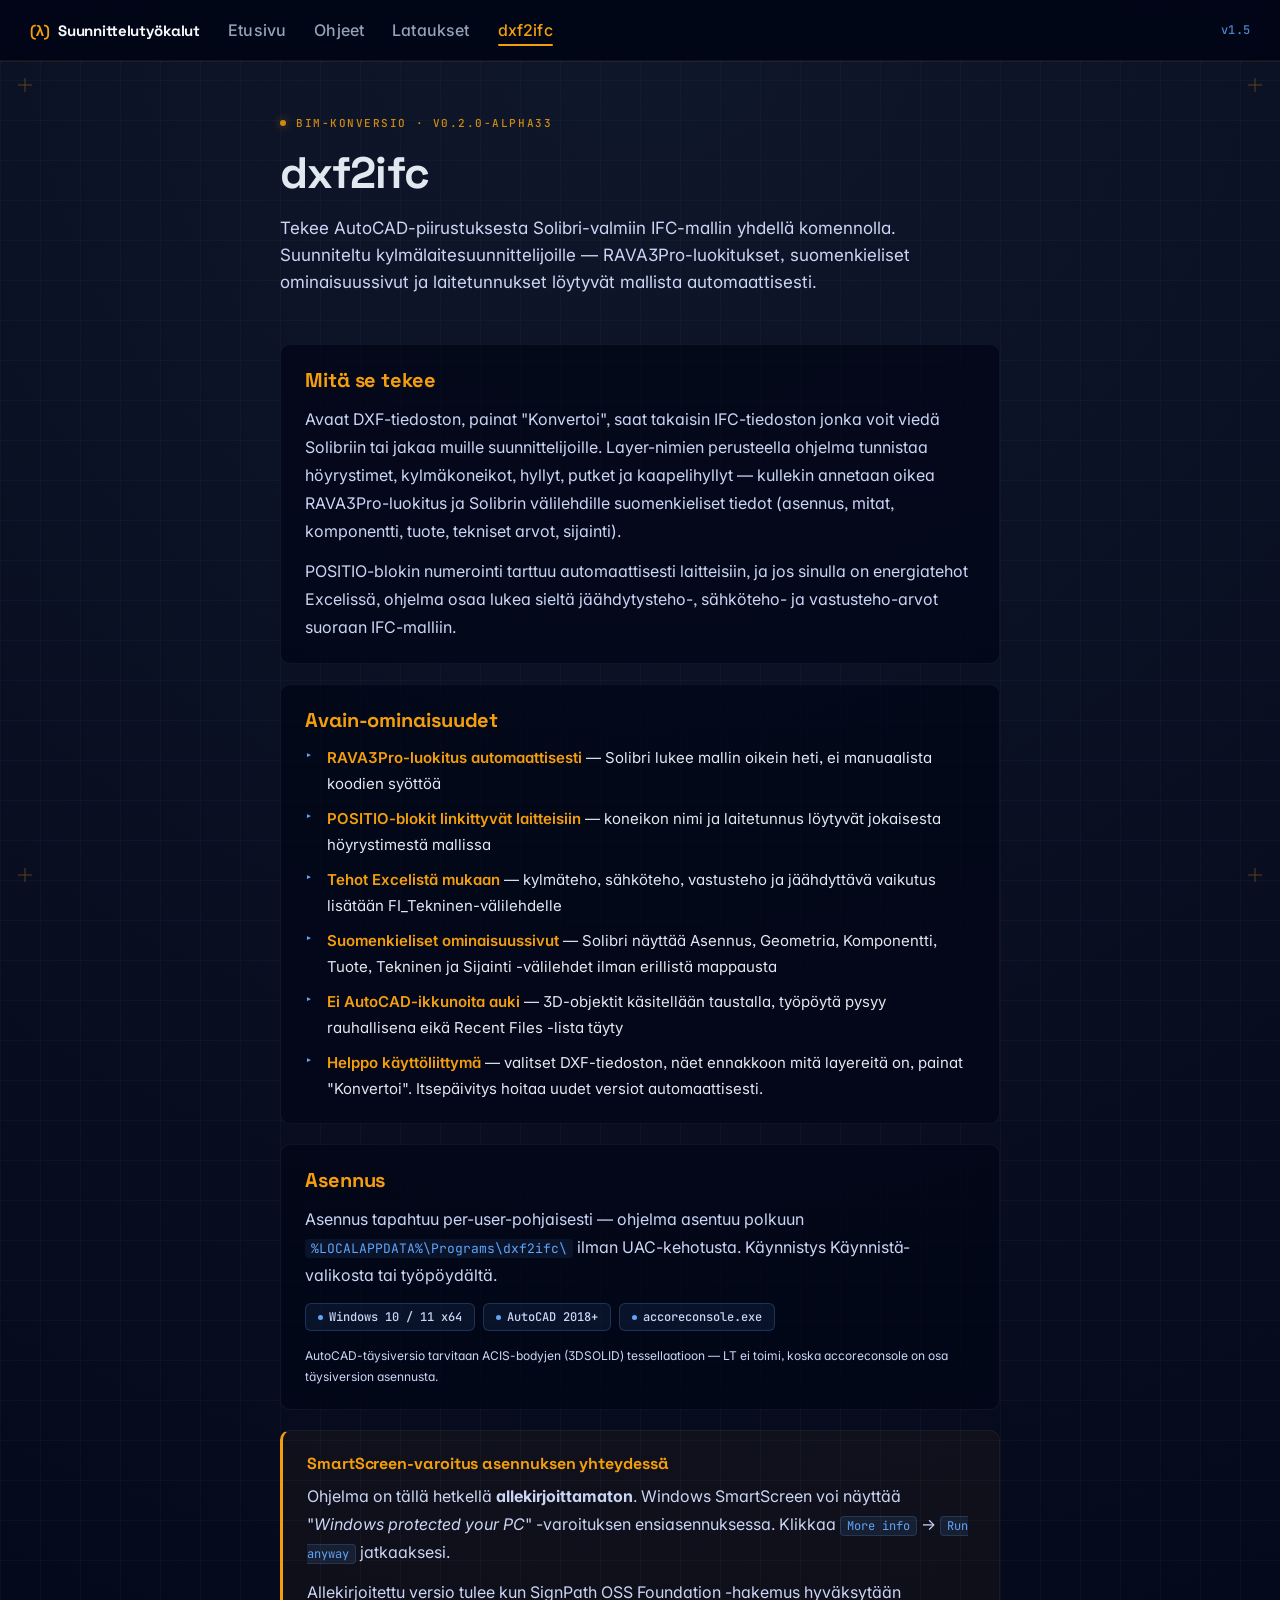
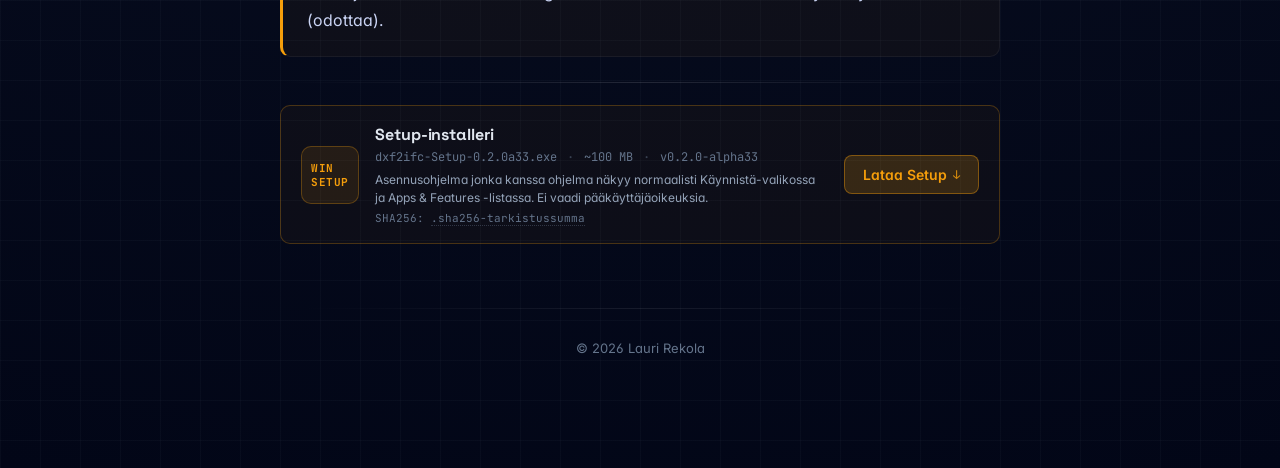
==== dxf2ifc.html @ 4f02f6e5 "chore(dxf2ifc): auto-bump pin v0.2.0-alpha32 -> v0.2.0-alpha33" ====
<!DOCTYPE html>
<html lang="fi">
<head>
<meta charset="UTF-8">
<meta name="viewport" content="width=device-width, initial-scale=1">
<meta name="theme-color" content="#020617">
<meta name="description" content="dxf2ifc — AutoCAD DXF→IFC-konvertteri kylmälaitesuunnittelijoille. RAVA3Pro-luokitus, suomenkieliset PSetit, Solibri-yhteensopiva.">
<meta property="og:title" content="dxf2ifc · DXF→IFC-konvertteri">
<meta property="og:description" content="DXF→IFC-konvertteri kylmälaitesuunnittelijoille. RAVA3Pro-luokitus, Solibri-yhteensopiva.">
<meta property="og:type" content="website">
<title>dxf2ifc · DXF→IFC-konvertteri</title>

<link rel="icon" type="image/svg+xml" href="favicon.svg">
<link rel="apple-touch-icon" href="apple-touch-icon.png">
<link href="https://fonts.googleapis.com/css2?family=Inter:wght@400;500;600;700&family=Space+Grotesk:wght@500;600;700&family=JetBrains+Mono:wght@500&display=swap" rel="stylesheet">
<link rel="stylesheet" href="style.css?v=4">

<script type="application/ld+json">
{
  "@context": "https://schema.org",
  "@type": "SoftwareApplication",
  "name": "dxf2ifc",
  "description": "AutoCAD DXF→IFC-konvertteri kylmälaitesuunnittelijoille. RAVA3Pro-luokitus, suomenkieliset PSetit (FI_*), POSITIO-blokin auto-linkitys, Solibri-yhteensopiva.",
  "applicationCategory": "DesignApplication",
  "applicationSubCategory": "BIM converter",
  "operatingSystem": "Windows 10/11 x64",
  "softwareRequirements": "AutoCAD 2018+ (accoreconsole.exe ACIS-bodyjen tessellaatioon)",
  "softwareVersion": "0.2.0-alpha33",
  "inLanguage": "fi",
  "author": {
    "@type": "Person",
    "name": "Lauri Rekola"
  },
  "license": "https://opensource.org/licenses/MIT",
  "offers": {
    "@type": "Offer",
    "price": "0",
    "priceCurrency": "EUR",
    "availability": "https://schema.org/InStock"
  },
  "downloadUrl": "https://github.com/Mcrauli/dxf2ifc/releases/download/v0.2.0-alpha33/dxf2ifc-Setup-0.2.0a33.exe",
  "url": "https://mcrauli.github.io/autocad-lisp-ohjeet/dxf2ifc.html"
}
</script>

<style>
body {
  display: flex;
  justify-content: center;
}

.container {
  max-width: 760px;
  width: 100%;
  box-sizing: border-box;
  padding: 110px 20px 96px;
}

/* Hero kicker — amber JetBrains Mono uppercase, mirrors index.html style */
.hero-kicker {
  display: inline-flex;
  align-items: center;
  gap: 10px;
  font-family: 'JetBrains Mono', ui-monospace, SFMono-Regular, Menlo, monospace;
  font-size: 11px;
  font-weight: 500;
  color: #f59e0b;
  letter-spacing: 0.14em;
  text-transform: uppercase;
  margin-bottom: 18px;
  opacity: 0.85;
}

.hero-kicker::before {
  content: "";
  display: inline-block;
  width: 6px;
  height: 6px;
  border-radius: 50%;
  background: #f59e0b;
  box-shadow: 0 0 8px rgba(245,158,11,0.6);
}

h1 {
  font-family: 'Space Grotesk', sans-serif;
  font-size: 44px;
  font-weight: 700;
  letter-spacing: -0.02em;
  line-height: 1.15;
  margin: 0 0 16px 0;
}

.hero-subtitle {
  font-size: 17px;
  line-height: 1.6;
  color: #cbd5f5;
  margin: 0 0 48px 0;
  max-width: 62ch;
}

a {
  color: #f59e0b;
  text-decoration: none;
}

.block {
  background: rgba(2,6,23,0.75);
  padding: 22px 24px;
  border-radius: 10px;
  margin-top: 20px;
  border: 1px solid rgba(255,255,255,0.05);
  transition: transform 0.25s ease, background 0.25s ease, box-shadow 0.25s ease, border-color 0.25s ease;
}

.block:hover {
  transform: translateY(-2px);
  background: rgba(15,23,42,0.85);
  border-color: rgba(255,255,255,0.08);
  box-shadow: 0 10px 24px -16px rgba(0,0,0,0.55);
}

.block h2 {
  font-family: 'Space Grotesk', sans-serif;
  font-size: 20px;
  font-weight: 700;
  letter-spacing: -0.005em;
  margin: 0 0 12px 0;
  color: #f59e0b;
}

.block p {
  line-height: 1.75;
  color: #cbd5f5;
  margin: 0 0 12px 0;
}

.block p:last-child {
  margin-bottom: 0;
}

/* Feature list — short scannable bullets with amber bullet markers */
.feature-list {
  list-style: none;
  padding: 0;
  margin: 0;
}

.feature-list li {
  position: relative;
  padding-left: 22px;
  line-height: 1.7;
  color: #e2e8f0;
  margin-bottom: 10px;
  font-size: 15px;
}

.feature-list li:last-child {
  margin-bottom: 0;
}

.feature-list li::before {
  content: "▸";
  position: absolute;
  left: 0;
  top: 0;
  color: #60a5fa;
  font-family: 'JetBrains Mono', ui-monospace, monospace;
  font-size: 13px;
  line-height: 1.7;
}

.feature-list strong {
  color: #f59e0b;
  font-weight: 600;
}

/* Tag chips for system requirements */
.req-tags {
  display: flex;
  flex-wrap: wrap;
  gap: 8px;
  margin: 14px 0 0;
}

.req-tag {
  display: inline-flex;
  align-items: center;
  gap: 6px;
  padding: 5px 12px;
  border-radius: 6px;
  background: rgba(96,165,250,0.08);
  border: 1px solid rgba(96,165,250,0.22);
  color: #cbd5f5;
  font-family: 'JetBrains Mono', ui-monospace, monospace;
  font-size: 12px;
  font-weight: 500;
}

.req-tag::before {
  content: "";
  width: 5px;
  height: 5px;
  border-radius: 50%;
  background: #60a5fa;
}

/* Warning callout — amber left border, used for SmartScreen note */
.block.warning {
  border-left: 3px solid #f59e0b;
  background: rgba(245,158,11,0.04);
}

.block.warning h2 {
  color: #f59e0b;
  font-size: 16px;
  margin-bottom: 8px;
}

.block.warning code {
  background: rgba(96,165,250,0.1);
  border: 1px solid rgba(96,165,250,0.18);
  color: #60a5fa;
  font-family: 'JetBrains Mono', ui-monospace, monospace;
  font-size: 12px;
  padding: 1px 6px;
  border-radius: 4px;
}

/* Download card — same .file pattern as lataukset.html, just WIN badge */
.file {
  display: grid;
  grid-template-columns: 56px 1fr auto;
  gap: 18px;
  align-items: center;
  margin: 14px 0;
  padding: 18px 20px;
  background: rgba(2,6,23,0.55);
  border-radius: 10px;
  border: 1px solid rgba(255,255,255,0.05);
  transition: border-color 0.2s ease;
}

.file.primary {
  border-color: rgba(245,158,11,0.25);
  background: rgba(245,158,11,0.04);
}

.block + .file {
  margin-top: 48px;
  position: relative;
}

.block + .file::before {
  content: "";
  display: block;
  position: absolute;
  top: -24px;
  left: 0;
  right: 0;
  height: 1px;
  background: linear-gradient(to right, transparent, rgba(255,255,255,0.12), transparent);
}

.file:hover {
  border-color: rgba(255,255,255,0.08);
}

.file.primary:hover {
  border-color: rgba(245,158,11,0.45);
}

.file-badge {
  display: flex;
  align-items: center;
  justify-content: center;
  width: 56px;
  height: 56px;
  border-radius: 10px;
  background: rgba(148,163,184,0.08);
  border: 1px solid rgba(148,163,184,0.22);
  font-family: 'JetBrains Mono', ui-monospace, SFMono-Regular, Menlo, monospace;
  font-size: 11px;
  font-weight: 700;
  letter-spacing: 0.06em;
  color: #cbd5f5;
}

.file-badge.recommended {
  background: rgba(245,158,11,0.1);
  border-color: rgba(245,158,11,0.28);
  color: #f59e0b;
}

.file-meta h3 {
  font-family: 'Space Grotesk', sans-serif;
  font-size: 16px;
  font-weight: 700;
  margin: 0 0 4px 0;
  color: #e2e8f0;
  letter-spacing: -0.005em;
}

.file-meta-line {
  display: flex;
  flex-wrap: wrap;
  gap: 10px;
  font-size: 12px;
  color: #64748b;
  font-variant-numeric: tabular-nums;
  font-family: 'JetBrains Mono', ui-monospace, monospace;
}

.file-meta-line span + span::before {
  content: "·";
  margin-right: 10px;
  opacity: 0.5;
}

.file-meta-note {
  font-size: 12px;
  color: #94a3b8;
  margin-top: 6px;
  line-height: 1.5;
}

.file-meta-sha {
  font-size: 11px;
  color: #64748b;
  margin-top: 4px;
  font-family: 'JetBrains Mono', ui-monospace, monospace;
}

.file-meta-sha a {
  color: #64748b;
  border-bottom: 1px dotted rgba(100,116,139,0.4);
}

.file-meta-sha a:hover {
  color: #94a3b8;
  border-bottom-color: rgba(148,163,184,0.6);
}

.file-action {
  display: inline-flex;
  align-items: center;
  gap: 6px;
  padding: 10px 18px;
  border-radius: 8px;
  background: rgba(245,158,11,0.1);
  border: 1px solid rgba(245,158,11,0.25);
  color: #f59e0b;
  font-weight: 600;
  font-size: 14px;
  text-decoration: none;
  transition: background 0.2s ease, border-color 0.2s ease, transform 0.2s ease;
}

.file.primary .file-action {
  background: rgba(245,158,11,0.18);
  border-color: rgba(245,158,11,0.4);
}

.file-action:hover {
  background: rgba(245,158,11,0.22);
  border-color: rgba(245,158,11,0.55);
  transform: translateY(-1px);
}

.file-action:active {
  transform: translateY(0);
}

.file-action-arrow {
  font-family: 'JetBrains Mono', ui-monospace, monospace;
  font-size: 12px;
  opacity: 0.85;
}

@media (max-width: 520px) {
  h1 { font-size: 34px; }
  .container { padding: 96px 18px 72px; }
  .file {
    grid-template-columns: 48px 1fr;
    grid-template-rows: auto auto;
  }
  .file-badge { width: 48px; height: 48px; }
  .file-action {
    grid-column: 1 / -1;
    justify-content: center;
    margin-top: 6px;
  }
}
</style>
</head>

<body>
<span class="crosshair tl"></span>
<span class="crosshair tr"></span>
<span class="crosshair bl"></span>
<span class="crosshair br"></span>

<div class="scroll-progress"><div class="scroll-progress__fill"></div></div>
<div class="toast-host"></div>

<div class="topnav">
<a href="index.html" class="brand"><span class="brand-icon">(λ)</span><span class="brand-text">Suunnittelutyökalut</span></a>
<nav class="topnav-links">
<a href="index.html">Etusivu</a>
<a href="ohjeet.html">Ohjeet</a>
<a href="lataukset.html">Lataukset</a>
<a href="dxf2ifc.html" class="active">dxf2ifc</a>
</nav>
<span class="version">v1.5</span>
</div>

<div class="container">

<span class="hero-kicker">BIM-konversio · v0.2.0-alpha33</span>
<h1>dxf2ifc</h1>
<p class="hero-subtitle">
Tekee AutoCAD-piirustuksesta Solibri-valmiin IFC-mallin yhdellä komennolla.
Suunniteltu kylmälaitesuunnittelijoille — RAVA3Pro-luokitukset, suomenkieliset
ominaisuussivut ja laitetunnukset löytyvät mallista automaattisesti.
</p>

<div class="block reveal">
<h2>Mitä se tekee</h2>
<p>
Avaat DXF-tiedoston, painat "Konvertoi", saat takaisin IFC-tiedoston jonka voit
viedä Solibriin tai jakaa muille suunnittelijoille. Layer-nimien perusteella
ohjelma tunnistaa höyrystimet, kylmäkoneikot, hyllyt, putket ja kaapelihyllyt
— kullekin annetaan oikea RAVA3Pro-luokitus ja Solibrin välilehdille
suomenkieliset tiedot (asennus, mitat, komponentti, tuote, tekniset arvot,
sijainti).
</p>
<p>
POSITIO-blokin numerointi tarttuu automaattisesti laitteisiin, ja jos sinulla
on energiatehot Excelissä, ohjelma osaa lukea sieltä jäähdytysteho-, sähköteho-
ja vastusteho-arvot suoraan IFC-malliin.
</p>
</div>

<div class="block reveal">
<h2>Avain-ominaisuudet</h2>
<ul class="feature-list">
<li><strong>RAVA3Pro-luokitus automaattisesti</strong> — Solibri lukee mallin oikein heti, ei manuaalista koodien syöttöä</li>
<li><strong>POSITIO-blokit linkittyvät laitteisiin</strong> — koneikon nimi ja laitetunnus löytyvät jokaisesta höyrystimestä mallissa</li>
<li><strong>Tehot Excelistä mukaan</strong> — kylmäteho, sähköteho, vastusteho ja jäähdyttävä vaikutus lisätään FI_Tekninen-välilehdelle</li>
<li><strong>Suomenkieliset ominaisuussivut</strong> — Solibri näyttää Asennus, Geometria, Komponentti, Tuote, Tekninen ja Sijainti -välilehdet ilman erillistä mappausta</li>
<li><strong>Ei AutoCAD-ikkunoita auki</strong> — 3D-objektit käsitellään taustalla, työpöytä pysyy rauhallisena eikä Recent Files -lista täyty</li>
<li><strong>Helppo käyttöliittymä</strong> — valitset DXF-tiedoston, näet ennakkoon mitä layereitä on, painat "Konvertoi". Itsepäivitys hoitaa uudet versiot automaattisesti.</li>
</ul>
</div>

<div class="block reveal">
<h2>Asennus</h2>
<p>
Asennus tapahtuu per-user-pohjaisesti — ohjelma asentuu polkuun
<code style="font-family: 'JetBrains Mono', monospace; font-size: 13px; background: rgba(96,165,250,0.08); padding: 1px 6px; border-radius: 4px; color: #60a5fa;">%LOCALAPPDATA%\Programs\dxf2ifc\</code>
ilman UAC-kehotusta. Käynnistys Käynnistä-valikosta tai työpöydältä.
</p>
<div class="req-tags">
<span class="req-tag">Windows 10 / 11 x64</span>
<span class="req-tag">AutoCAD 2018+</span>
<span class="req-tag">accoreconsole.exe</span>
</div>
<p class="file-meta-note" style="margin-top: 14px;">
AutoCAD-täysiversio tarvitaan ACIS-bodyjen (3DSOLID) tessellaatioon —
LT ei toimi, koska accoreconsole on osa täysiversion asennusta.
</p>
</div>

<div class="block warning reveal">
<h2>SmartScreen-varoitus asennuksen yhteydessä</h2>
<p>
Ohjelma on tällä hetkellä <strong>allekirjoittamaton</strong>. Windows SmartScreen
voi näyttää "<em>Windows protected your PC</em>" -varoituksen ensiasennuksessa.
Klikkaa <code>More info</code> → <code>Run anyway</code> jatkaaksesi.
</p>
<p>
Allekirjoitettu versio tulee kun SignPath OSS Foundation -hakemus hyväksytään
(odottaa).
</p>
</div>

<div class="file primary reveal">
<span class="file-badge recommended">WIN<br>SETUP</span>
<div class="file-meta">
<h3>Setup-installeri</h3>
<div class="file-meta-line"><span>dxf2ifc-Setup-0.2.0a33.exe</span><span>~100 MB</span><span>v0.2.0-alpha33</span></div>
<div class="file-meta-note">Asennusohjelma jonka kanssa ohjelma näkyy normaalisti Käynnistä-valikossa ja Apps &amp; Features -listassa. Ei vaadi pääkäyttäjäoikeuksia.</div>
<div class="file-meta-sha">SHA256: <a href="https://github.com/Mcrauli/dxf2ifc/releases/download/v0.2.0-alpha33/dxf2ifc-Setup-0.2.0a33.exe.sha256">.sha256-tarkistussumma</a></div>
</div>
<a class="file-action" href="https://github.com/Mcrauli/dxf2ifc/releases/download/v0.2.0-alpha33/dxf2ifc-Setup-0.2.0a33.exe" download>Lataa Setup<span class="file-action-arrow">↓</span></a>
</div>

<footer class="site-footer">
© 2026 Lauri Rekola
</footer>

</div>

<script src="script.js?v=2" defer></script>
</body>
</html>
---- style.css ----
/* =========================================================
   Shared styles — AutoCAD LISP site
   Used by index.html, ohjeet.html, lataukset.html.
   Page-specific styles stay inline in each page's <style> block.
   ========================================================= */

/* ---------- Base ---------- */

html {
  background-color: #020617;
}

body {
  margin: 0;
  font-family: 'Inter', sans-serif;
  font-feature-settings: "cv11", "ss01", "ss03";
  background:
    linear-gradient(rgba(148,163,184,0.04) 1px, transparent 1px) 0 0 / 40px 40px,
    linear-gradient(90deg, rgba(148,163,184,0.04) 1px, transparent 1px) 0 0 / 40px 40px,
    radial-gradient(circle at top, #0f172a, #020617);
  color: #e2e8f0;
}

/* ---------- Top navigation ---------- */

.topnav {
  position: fixed;
  top: 0;
  left: 0;
  right: 0;
  height: 60px;
  background: rgba(2,6,23,0.95);
  display: flex;
  align-items: center;
  padding: 0 30px;
  gap: 28px;
  z-index: 9999;
  border-bottom: 1px solid rgba(255,255,255,0.05);
  backdrop-filter: blur(8px);
}

.brand {
  display: inline-flex;
  align-items: baseline;
  gap: 8px;
  text-decoration: none;
  color: #f8fafc;
  font-family: 'Space Grotesk', sans-serif;
  font-weight: 700;
  font-size: 15px;
  letter-spacing: -0.01em;
}

.brand-icon {
  color: #f59e0b;
  font-weight: 700;
}

.topnav-links {
  display: flex;
  gap: 28px;
}

.topnav-links a {
  position: relative;
  color: #94a3b8;
  text-decoration: none;
  font-weight: 500;
  letter-spacing: 0.01em;
  padding: 4px 0;
  transition: color 0.2s ease;
}

.topnav-links a::after {
  content: "";
  position: absolute;
  left: 0;
  right: 0;
  bottom: -2px;
  height: 2px;
  background: #f59e0b;
  border-radius: 2px;
  transform: scaleX(0);
  transform-origin: left;
  transition: transform 0.22s ease;
}

.topnav-links a.active {
  color: #f59e0b;
}

.topnav-links a.active::after {
  transform: scaleX(1);
}

.topnav-links a:hover {
  color: #f59e0b;
}

.topnav-links a:hover::after {
  transform: scaleX(1);
}

.version {
  margin-left: auto;
  color: #60a5fa;
  font-family: 'JetBrains Mono', ui-monospace, SFMono-Regular, Menlo, monospace;
  font-size: 12px;
  font-weight: 500;
  letter-spacing: 0.02em;
  opacity: 0.8;
}

@media (max-width: 600px) {
  .topnav { gap: 16px; padding: 0 16px; }
  .brand-text { display: none; }
  .topnav-links { gap: 18px; }
  .version { display: none; }
}

/* ---------- Corner crosshairs (CAD registration marks) ---------- */

.crosshair {
  position: fixed;
  width: 14px;
  height: 14px;
  pointer-events: none;
  z-index: 10;
  opacity: 0.35;
}

.crosshair::before,
.crosshair::after {
  content: "";
  position: absolute;
  background: #f59e0b;
}

.crosshair::before {
  top: 50%;
  left: 0;
  right: 0;
  height: 1px;
  transform: translateY(-0.5px);
}

.crosshair::after {
  left: 50%;
  top: 0;
  bottom: 0;
  width: 1px;
  transform: translateX(-0.5px);
}

.crosshair.tl { top: 78px; left: 18px; }
.crosshair.tr { top: 78px; right: 18px; }
.crosshair.bl { bottom: 18px; left: 18px; }
.crosshair.br { bottom: 18px; right: 18px; }

@media (max-width: 600px) {
  .crosshair { display: none; }
}

/* ---------- Footer ---------- */

.site-footer {
  width: 100%;
  max-width: 720px;
  padding: 32px 20px 16px;
  margin-top: 64px;
  font-size: 13px;
  color: #64748b;
  text-align: center;
  box-sizing: border-box;
  position: relative;
}

.site-footer::before {
  content: "";
  position: absolute;
  top: 0;
  left: 20px;
  right: 20px;
  height: 1px;
  background: linear-gradient(to right, transparent, rgba(255,255,255,0.08), transparent);
}

/* ---------- Back to top button ---------- */

.back-to-top {
  position: fixed;
  right: 28px;
  bottom: 28px;
  width: 44px;
  height: 44px;
  display: flex;
  align-items: center;
  justify-content: center;
  border-radius: 50%;
  background: rgba(2,6,23,0.85);
  border: 1px solid rgba(245,158,11,0.3);
  color: #f59e0b;
  font-size: 16px;
  cursor: pointer;
  opacity: 0;
  transform: translateY(8px);
  pointer-events: none;
  z-index: 9998;
  backdrop-filter: blur(6px);
  transition: opacity 0.25s ease, transform 0.25s ease, background 0.2s ease, border-color 0.2s ease;
}

.back-to-top.visible {
  opacity: 1;
  transform: translateY(0);
  pointer-events: auto;
}

.back-to-top:hover {
  background: rgba(245,158,11,0.12);
  border-color: rgba(245,158,11,0.55);
  transform: translateY(-2px);
}

@media (max-width: 600px) {
  .back-to-top {
    right: 16px;
    bottom: 16px;
    width: 40px;
    height: 40px;
  }
}

/* ---------- Scroll progress bar ---------- */

.scroll-progress {
  position: fixed;
  top: 60px;
  left: 0;
  right: 0;
  height: 2px;
  z-index: 9997;
  pointer-events: none;
  background: rgba(245,158,11,0.08);
}

.scroll-progress__fill {
  width: 100%;
  height: 100%;
  background: linear-gradient(90deg, #f59e0b, #fbbf24);
  transform: scaleX(0);
  transform-origin: 0 0;
  will-change: transform;
}

/* ---------- Scroll reveal ---------- */

.reveal {
  opacity: 0;
  transform: translateY(18px);
  transition: opacity 0.6s ease, transform 0.6s ease;
}

.reveal.revealed {
  opacity: 1;
  transform: translateY(0);
}

/* ---------- Toast notifications ---------- */

.toast-host {
  position: fixed;
  right: 24px;
  bottom: 24px;
  display: flex;
  flex-direction: column;
  gap: 10px;
  z-index: 9999;
  pointer-events: none;
}

.toast {
  padding: 12px 16px;
  min-width: 200px;
  background: rgba(2,6,23,0.92);
  border: 1px solid rgba(245,158,11,0.35);
  border-left: 3px solid #f59e0b;
  border-radius: 8px;
  color: #f1f5f9;
  font-size: 13px;
  font-family: 'JetBrains Mono', ui-monospace, SFMono-Regular, Menlo, monospace;
  letter-spacing: 0.01em;
  backdrop-filter: blur(6px);
  box-shadow: 0 10px 24px -12px rgba(0,0,0,0.6);
  opacity: 0;
  transform: translateY(12px) scale(0.96);
  transition: opacity 0.25s ease, transform 0.25s ease;
}

.toast--in {
  opacity: 1;
  transform: translateY(0) scale(1);
}

@media (max-width: 600px) {
  .toast-host { right: 16px; bottom: 16px; left: 16px; }
  .toast { min-width: 0; }
}

/* ---------- Reduced motion ---------- */

@media (prefers-reduced-motion: reduce) {
  *, *::before, *::after {
    animation: none !important;
    transition: none !important;
  }
  .nav a:hover,
  .block:hover,
  .menu a:hover,
  .file:hover,
  .file-action:hover,
  .back-to-top:hover {
    transform: none !important;
  }
}
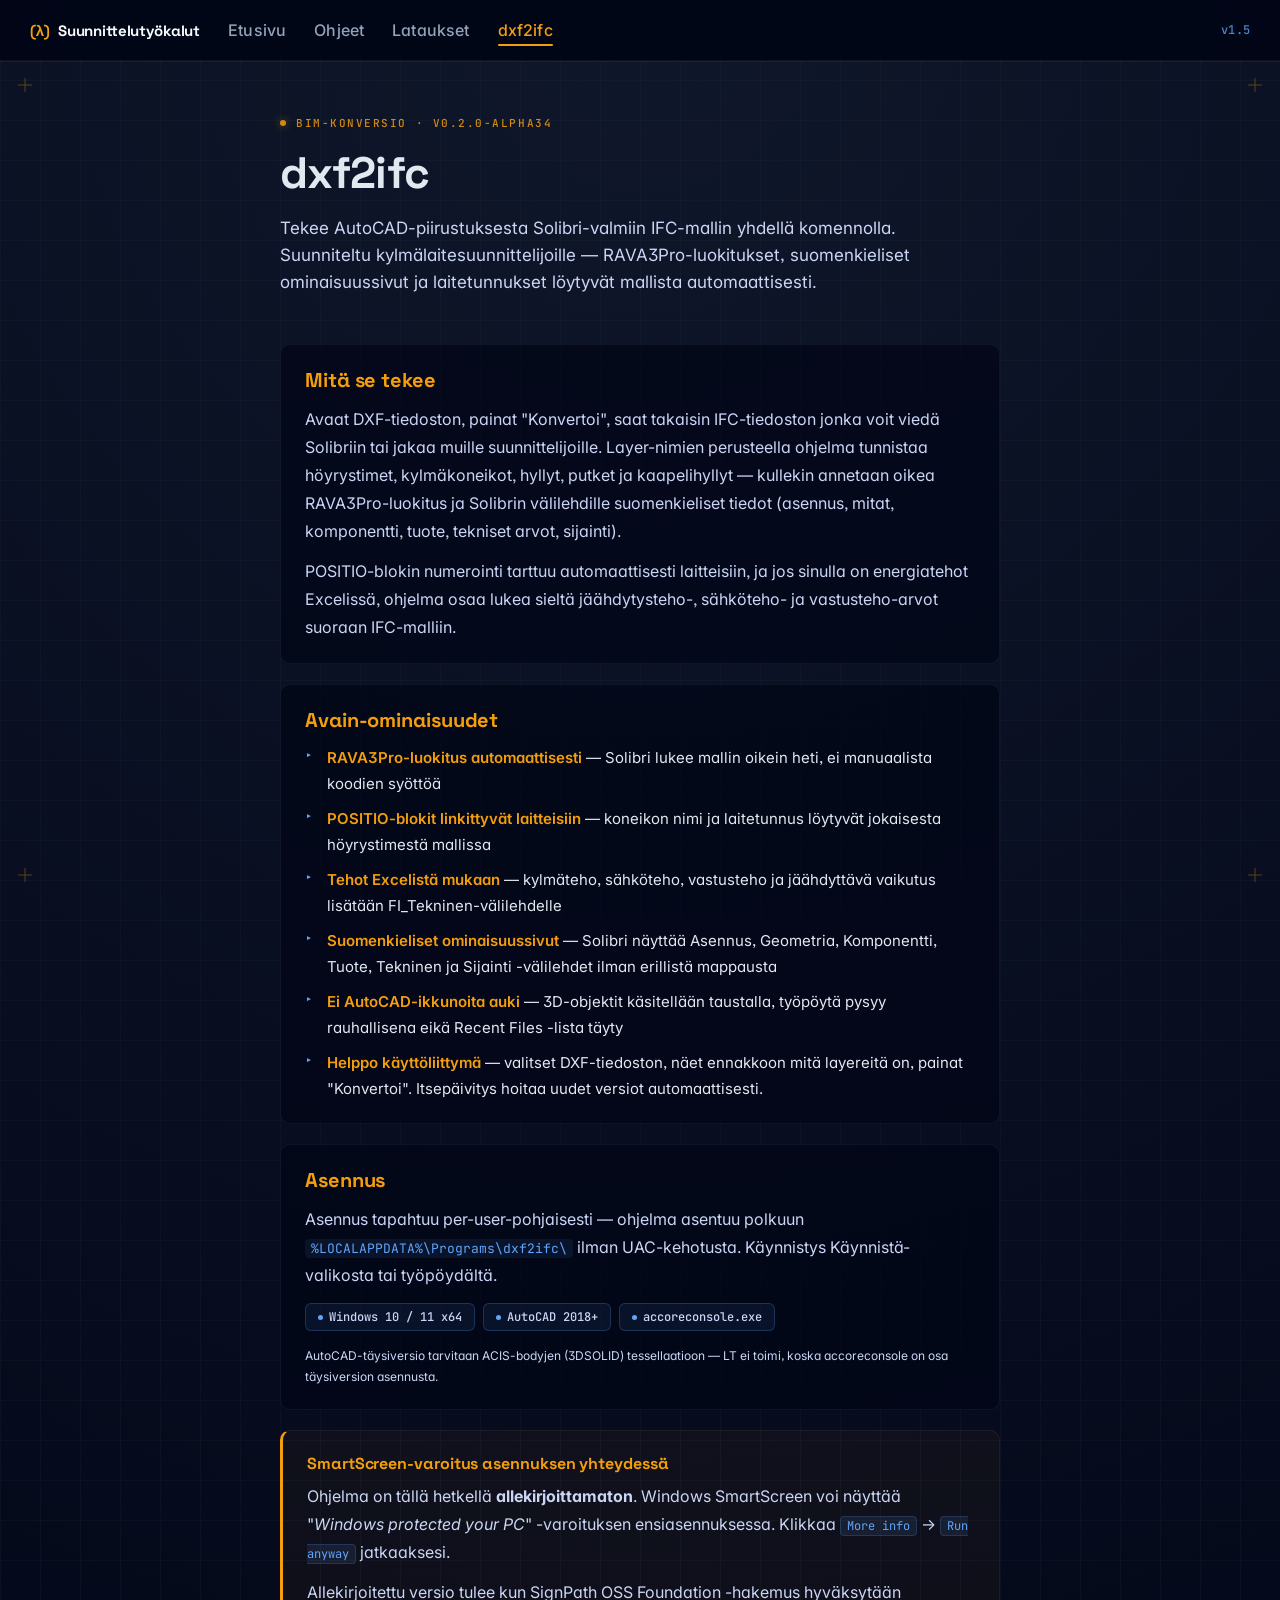
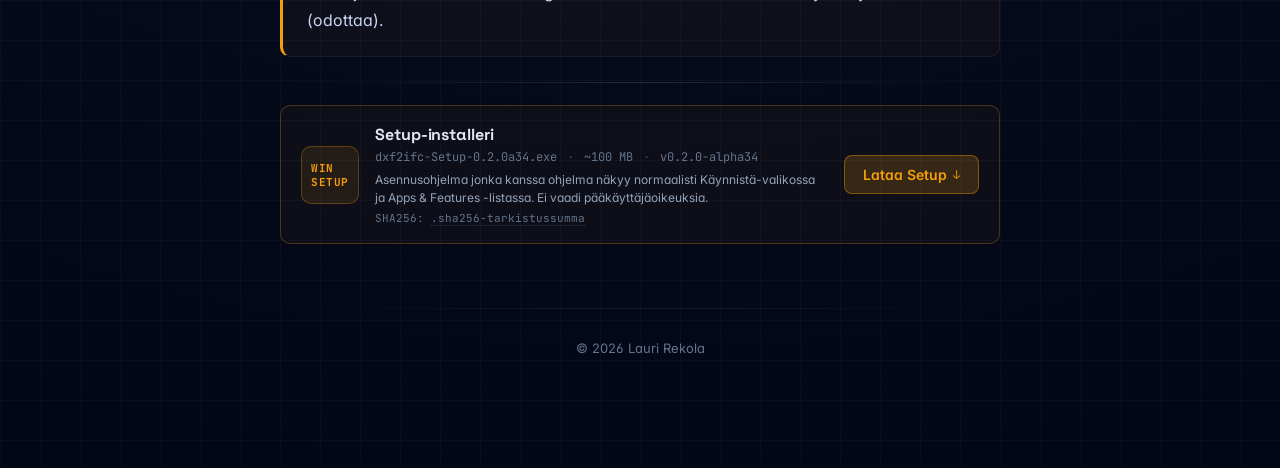
==== commit 0b4a6be5: "chore(dxf2ifc): auto-bump pin v0.2.0-alpha33 -> v0.2.0-alpha34" ====
--- a/dxf2ifc.html
+++ b/dxf2ifc.html
@@ -25,7 +25,7 @@
   "applicationSubCategory": "BIM converter",
   "operatingSystem": "Windows 10/11 x64",
   "softwareRequirements": "AutoCAD 2018+ (accoreconsole.exe ACIS-bodyjen tessellaatioon)",
-  "softwareVersion": "0.2.0-alpha33",
+  "softwareVersion": "0.2.0-alpha34",
   "inLanguage": "fi",
   "author": {
     "@type": "Person",
@@ -38,7 +38,7 @@
     "priceCurrency": "EUR",
     "availability": "https://schema.org/InStock"
   },
-  "downloadUrl": "https://github.com/Mcrauli/dxf2ifc/releases/download/v0.2.0-alpha33/dxf2ifc-Setup-0.2.0a33.exe",
+  "downloadUrl": "https://github.com/Mcrauli/dxf2ifc/releases/download/v0.2.0-alpha34/dxf2ifc-Setup-0.2.0a34.exe",
   "url": "https://mcrauli.github.io/autocad-lisp-ohjeet/dxf2ifc.html"
 }
 </script>
@@ -415,7 +415,7 @@
 
 <div class="container">
 
-<span class="hero-kicker">BIM-konversio · v0.2.0-alpha33</span>
+<span class="hero-kicker">BIM-konversio · v0.2.0-alpha34</span>
 <h1>dxf2ifc</h1>
 <p class="hero-subtitle">
 Tekee AutoCAD-piirustuksesta Solibri-valmiin IFC-mallin yhdellä komennolla.
@@ -487,11 +487,11 @@
 <span class="file-badge recommended">WIN<br>SETUP</span>
 <div class="file-meta">
 <h3>Setup-installeri</h3>
-<div class="file-meta-line"><span>dxf2ifc-Setup-0.2.0a33.exe</span><span>~100 MB</span><span>v0.2.0-alpha33</span></div>
+<div class="file-meta-line"><span>dxf2ifc-Setup-0.2.0a34.exe</span><span>~100 MB</span><span>v0.2.0-alpha34</span></div>
 <div class="file-meta-note">Asennusohjelma jonka kanssa ohjelma näkyy normaalisti Käynnistä-valikossa ja Apps &amp; Features -listassa. Ei vaadi pääkäyttäjäoikeuksia.</div>
-<div class="file-meta-sha">SHA256: <a href="https://github.com/Mcrauli/dxf2ifc/releases/download/v0.2.0-alpha33/dxf2ifc-Setup-0.2.0a33.exe.sha256">.sha256-tarkistussumma</a></div>
-</div>
-<a class="file-action" href="https://github.com/Mcrauli/dxf2ifc/releases/download/v0.2.0-alpha33/dxf2ifc-Setup-0.2.0a33.exe" download>Lataa Setup<span class="file-action-arrow">↓</span></a>
+<div class="file-meta-sha">SHA256: <a href="https://github.com/Mcrauli/dxf2ifc/releases/download/v0.2.0-alpha34/dxf2ifc-Setup-0.2.0a34.exe.sha256">.sha256-tarkistussumma</a></div>
+</div>
+<a class="file-action" href="https://github.com/Mcrauli/dxf2ifc/releases/download/v0.2.0-alpha34/dxf2ifc-Setup-0.2.0a34.exe" download>Lataa Setup<span class="file-action-arrow">↓</span></a>
 </div>
 
 <footer class="site-footer">
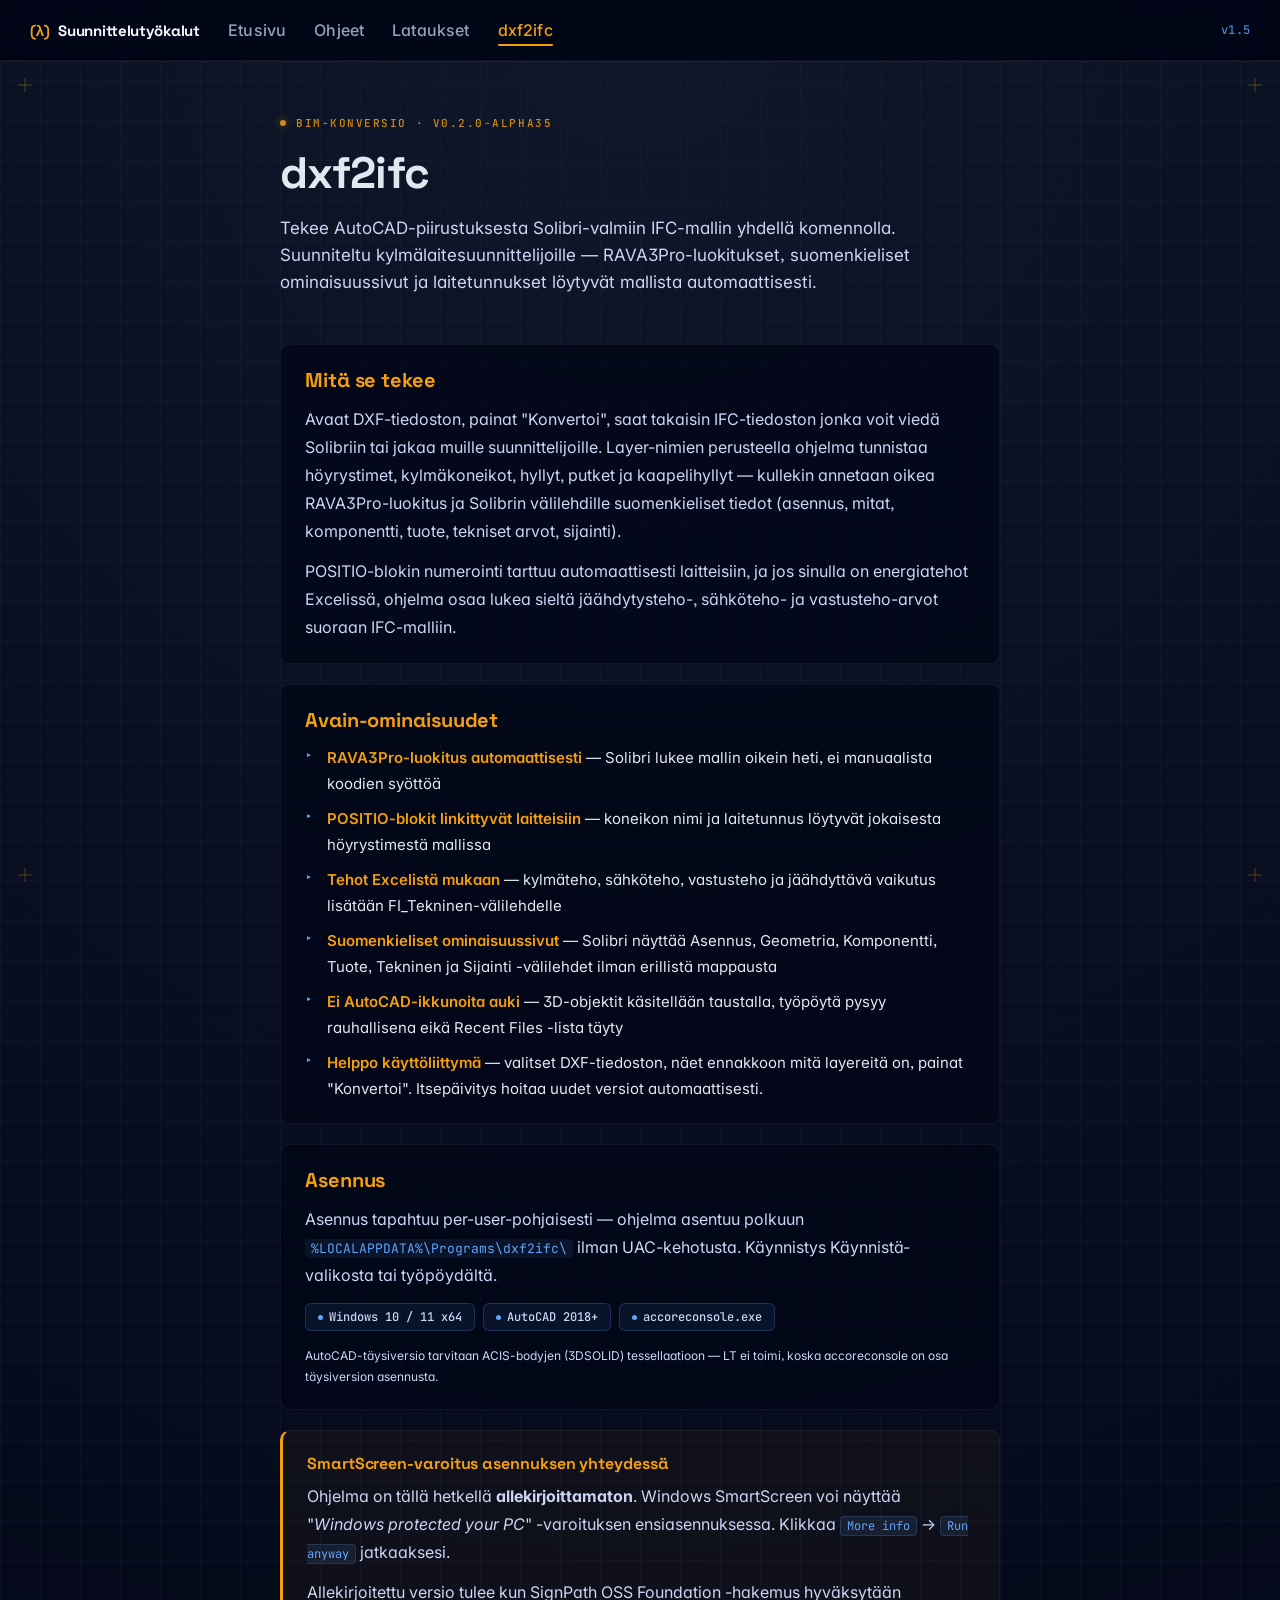
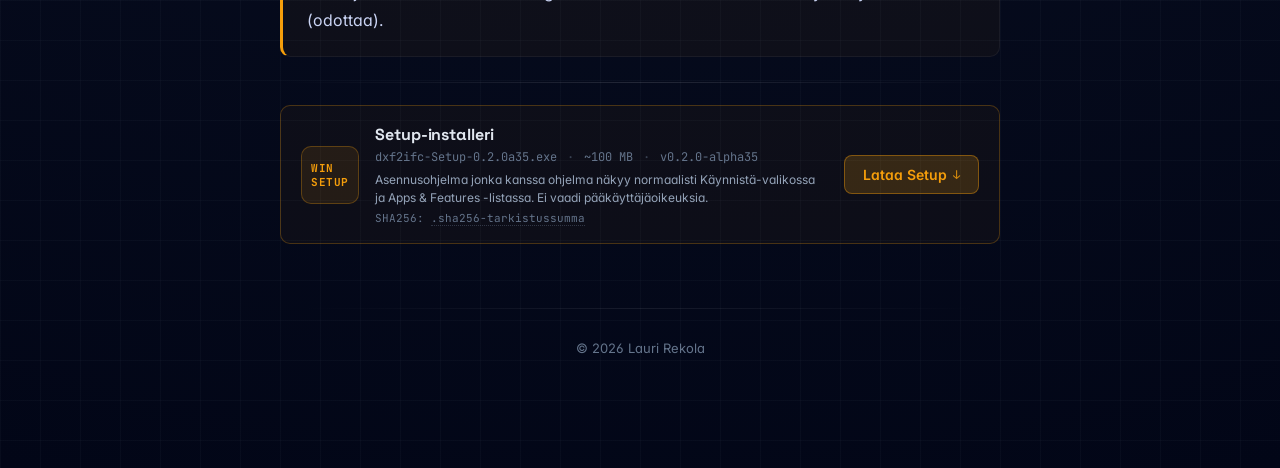
==== commit bf9dfdb3: "chore(dxf2ifc): auto-bump pin v0.2.0-alpha34 -> v0.2.0-alpha35" ====
--- a/dxf2ifc.html
+++ b/dxf2ifc.html
@@ -25,7 +25,7 @@
   "applicationSubCategory": "BIM converter",
   "operatingSystem": "Windows 10/11 x64",
   "softwareRequirements": "AutoCAD 2018+ (accoreconsole.exe ACIS-bodyjen tessellaatioon)",
-  "softwareVersion": "0.2.0-alpha34",
+  "softwareVersion": "0.2.0-alpha35",
   "inLanguage": "fi",
   "author": {
     "@type": "Person",
@@ -38,7 +38,7 @@
     "priceCurrency": "EUR",
     "availability": "https://schema.org/InStock"
   },
-  "downloadUrl": "https://github.com/Mcrauli/dxf2ifc/releases/download/v0.2.0-alpha34/dxf2ifc-Setup-0.2.0a34.exe",
+  "downloadUrl": "https://github.com/Mcrauli/dxf2ifc/releases/download/v0.2.0-alpha35/dxf2ifc-Setup-0.2.0a35.exe",
   "url": "https://mcrauli.github.io/autocad-lisp-ohjeet/dxf2ifc.html"
 }
 </script>
@@ -415,7 +415,7 @@
 
 <div class="container">
 
-<span class="hero-kicker">BIM-konversio · v0.2.0-alpha34</span>
+<span class="hero-kicker">BIM-konversio · v0.2.0-alpha35</span>
 <h1>dxf2ifc</h1>
 <p class="hero-subtitle">
 Tekee AutoCAD-piirustuksesta Solibri-valmiin IFC-mallin yhdellä komennolla.
@@ -487,11 +487,11 @@
 <span class="file-badge recommended">WIN<br>SETUP</span>
 <div class="file-meta">
 <h3>Setup-installeri</h3>
-<div class="file-meta-line"><span>dxf2ifc-Setup-0.2.0a34.exe</span><span>~100 MB</span><span>v0.2.0-alpha34</span></div>
+<div class="file-meta-line"><span>dxf2ifc-Setup-0.2.0a35.exe</span><span>~100 MB</span><span>v0.2.0-alpha35</span></div>
 <div class="file-meta-note">Asennusohjelma jonka kanssa ohjelma näkyy normaalisti Käynnistä-valikossa ja Apps &amp; Features -listassa. Ei vaadi pääkäyttäjäoikeuksia.</div>
-<div class="file-meta-sha">SHA256: <a href="https://github.com/Mcrauli/dxf2ifc/releases/download/v0.2.0-alpha34/dxf2ifc-Setup-0.2.0a34.exe.sha256">.sha256-tarkistussumma</a></div>
-</div>
-<a class="file-action" href="https://github.com/Mcrauli/dxf2ifc/releases/download/v0.2.0-alpha34/dxf2ifc-Setup-0.2.0a34.exe" download>Lataa Setup<span class="file-action-arrow">↓</span></a>
+<div class="file-meta-sha">SHA256: <a href="https://github.com/Mcrauli/dxf2ifc/releases/download/v0.2.0-alpha35/dxf2ifc-Setup-0.2.0a35.exe.sha256">.sha256-tarkistussumma</a></div>
+</div>
+<a class="file-action" href="https://github.com/Mcrauli/dxf2ifc/releases/download/v0.2.0-alpha35/dxf2ifc-Setup-0.2.0a35.exe" download>Lataa Setup<span class="file-action-arrow">↓</span></a>
 </div>
 
 <footer class="site-footer">
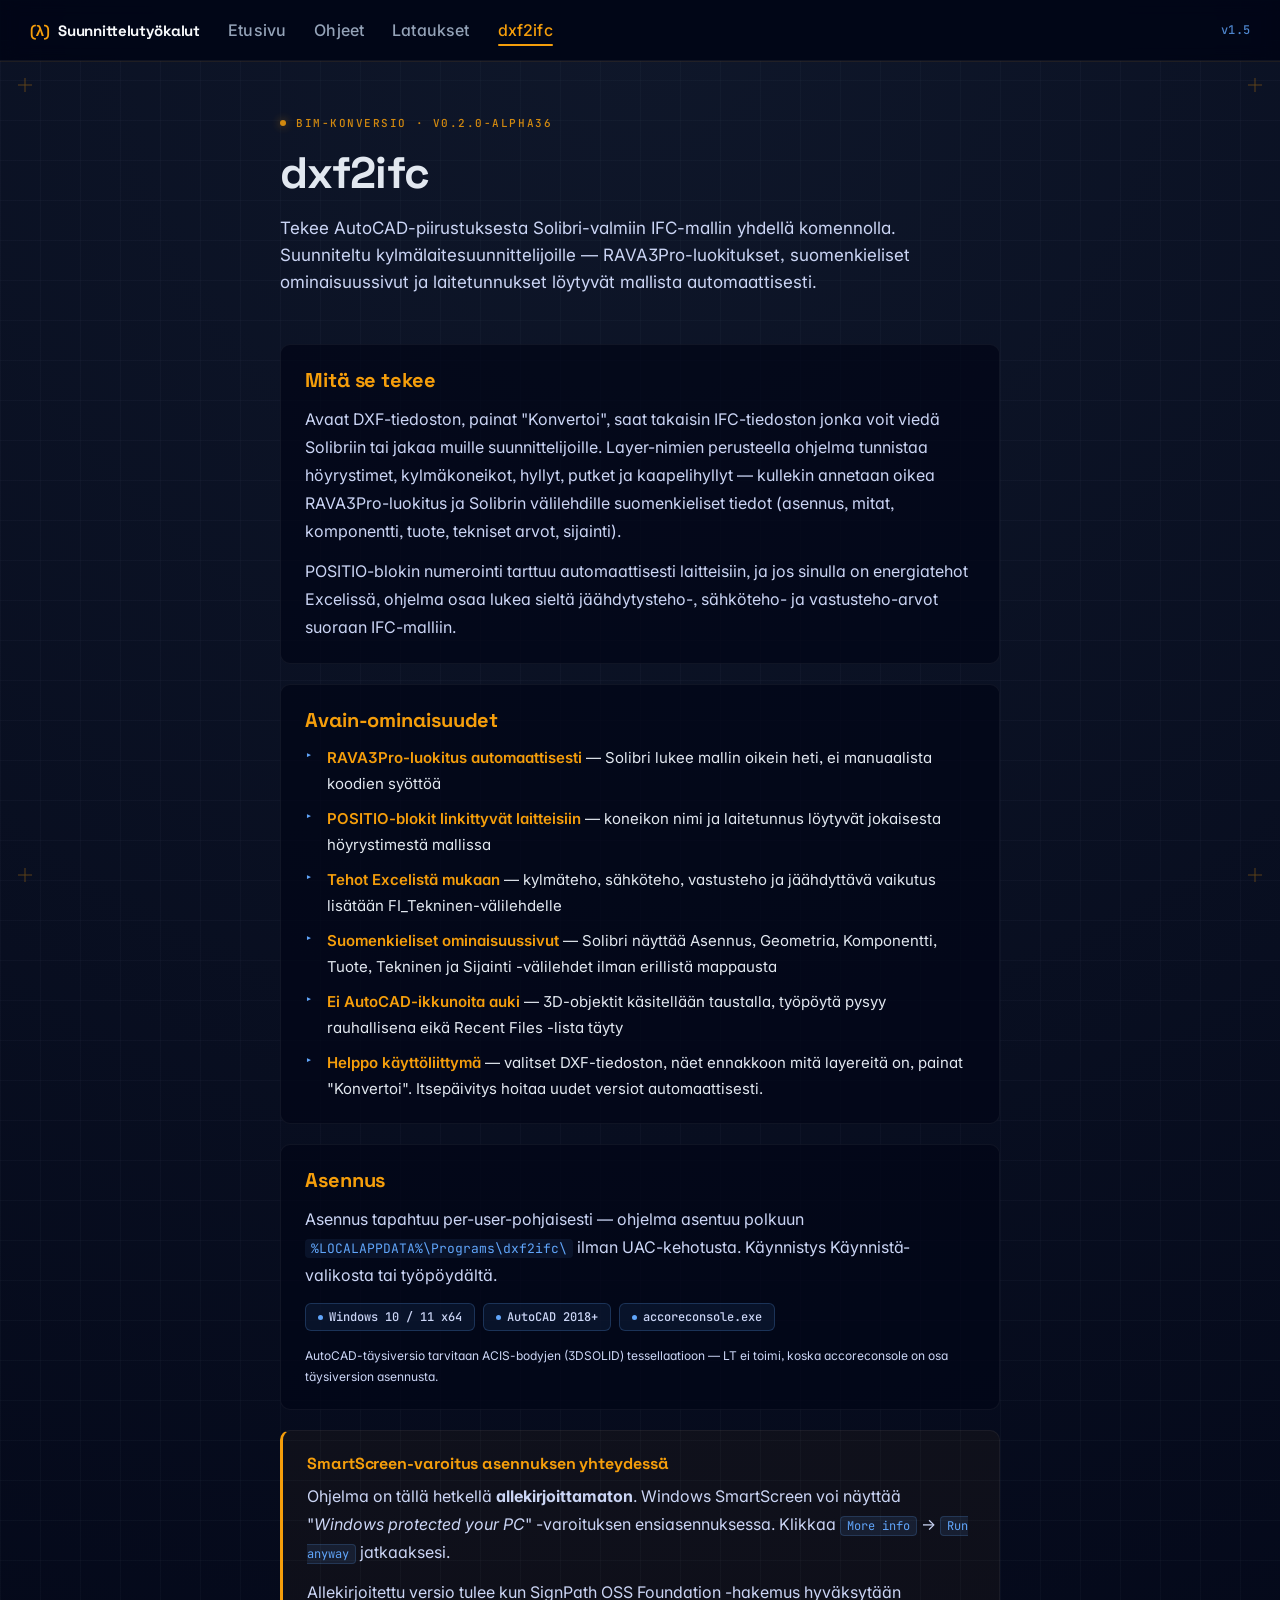
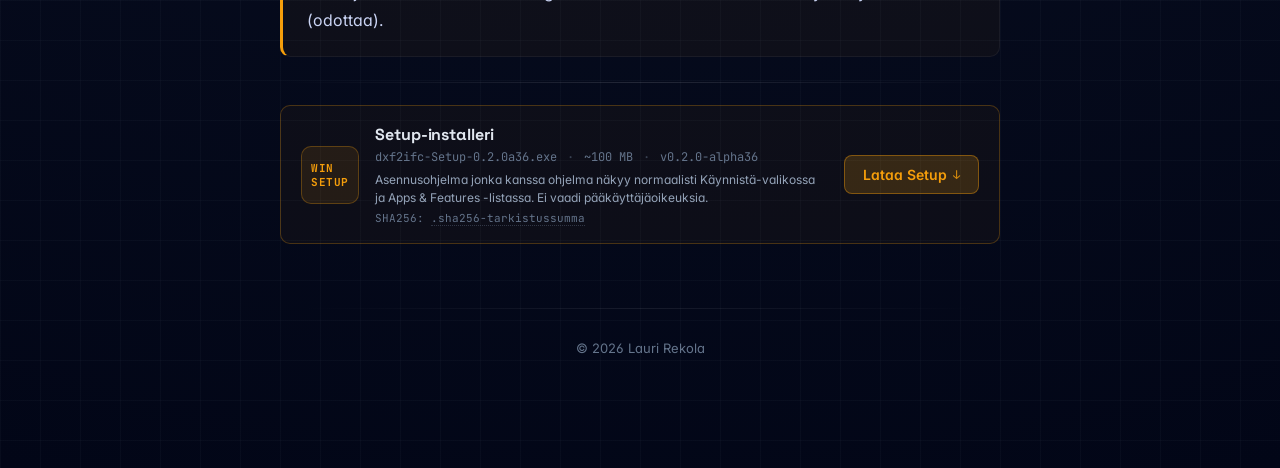
==== commit 370af500: "chore(dxf2ifc): auto-bump pin v0.2.0-alpha35 -> v0.2.0-alpha36" ====
--- a/dxf2ifc.html
+++ b/dxf2ifc.html
@@ -25,7 +25,7 @@
   "applicationSubCategory": "BIM converter",
   "operatingSystem": "Windows 10/11 x64",
   "softwareRequirements": "AutoCAD 2018+ (accoreconsole.exe ACIS-bodyjen tessellaatioon)",
-  "softwareVersion": "0.2.0-alpha35",
+  "softwareVersion": "0.2.0-alpha36",
   "inLanguage": "fi",
   "author": {
     "@type": "Person",
@@ -38,7 +38,7 @@
     "priceCurrency": "EUR",
     "availability": "https://schema.org/InStock"
   },
-  "downloadUrl": "https://github.com/Mcrauli/dxf2ifc/releases/download/v0.2.0-alpha35/dxf2ifc-Setup-0.2.0a35.exe",
+  "downloadUrl": "https://github.com/Mcrauli/dxf2ifc/releases/download/v0.2.0-alpha36/dxf2ifc-Setup-0.2.0a36.exe",
   "url": "https://mcrauli.github.io/autocad-lisp-ohjeet/dxf2ifc.html"
 }
 </script>
@@ -415,7 +415,7 @@
 
 <div class="container">
 
-<span class="hero-kicker">BIM-konversio · v0.2.0-alpha35</span>
+<span class="hero-kicker">BIM-konversio · v0.2.0-alpha36</span>
 <h1>dxf2ifc</h1>
 <p class="hero-subtitle">
 Tekee AutoCAD-piirustuksesta Solibri-valmiin IFC-mallin yhdellä komennolla.
@@ -487,11 +487,11 @@
 <span class="file-badge recommended">WIN<br>SETUP</span>
 <div class="file-meta">
 <h3>Setup-installeri</h3>
-<div class="file-meta-line"><span>dxf2ifc-Setup-0.2.0a35.exe</span><span>~100 MB</span><span>v0.2.0-alpha35</span></div>
+<div class="file-meta-line"><span>dxf2ifc-Setup-0.2.0a36.exe</span><span>~100 MB</span><span>v0.2.0-alpha36</span></div>
 <div class="file-meta-note">Asennusohjelma jonka kanssa ohjelma näkyy normaalisti Käynnistä-valikossa ja Apps &amp; Features -listassa. Ei vaadi pääkäyttäjäoikeuksia.</div>
-<div class="file-meta-sha">SHA256: <a href="https://github.com/Mcrauli/dxf2ifc/releases/download/v0.2.0-alpha35/dxf2ifc-Setup-0.2.0a35.exe.sha256">.sha256-tarkistussumma</a></div>
-</div>
-<a class="file-action" href="https://github.com/Mcrauli/dxf2ifc/releases/download/v0.2.0-alpha35/dxf2ifc-Setup-0.2.0a35.exe" download>Lataa Setup<span class="file-action-arrow">↓</span></a>
+<div class="file-meta-sha">SHA256: <a href="https://github.com/Mcrauli/dxf2ifc/releases/download/v0.2.0-alpha36/dxf2ifc-Setup-0.2.0a36.exe.sha256">.sha256-tarkistussumma</a></div>
+</div>
+<a class="file-action" href="https://github.com/Mcrauli/dxf2ifc/releases/download/v0.2.0-alpha36/dxf2ifc-Setup-0.2.0a36.exe" download>Lataa Setup<span class="file-action-arrow">↓</span></a>
 </div>
 
 <footer class="site-footer">
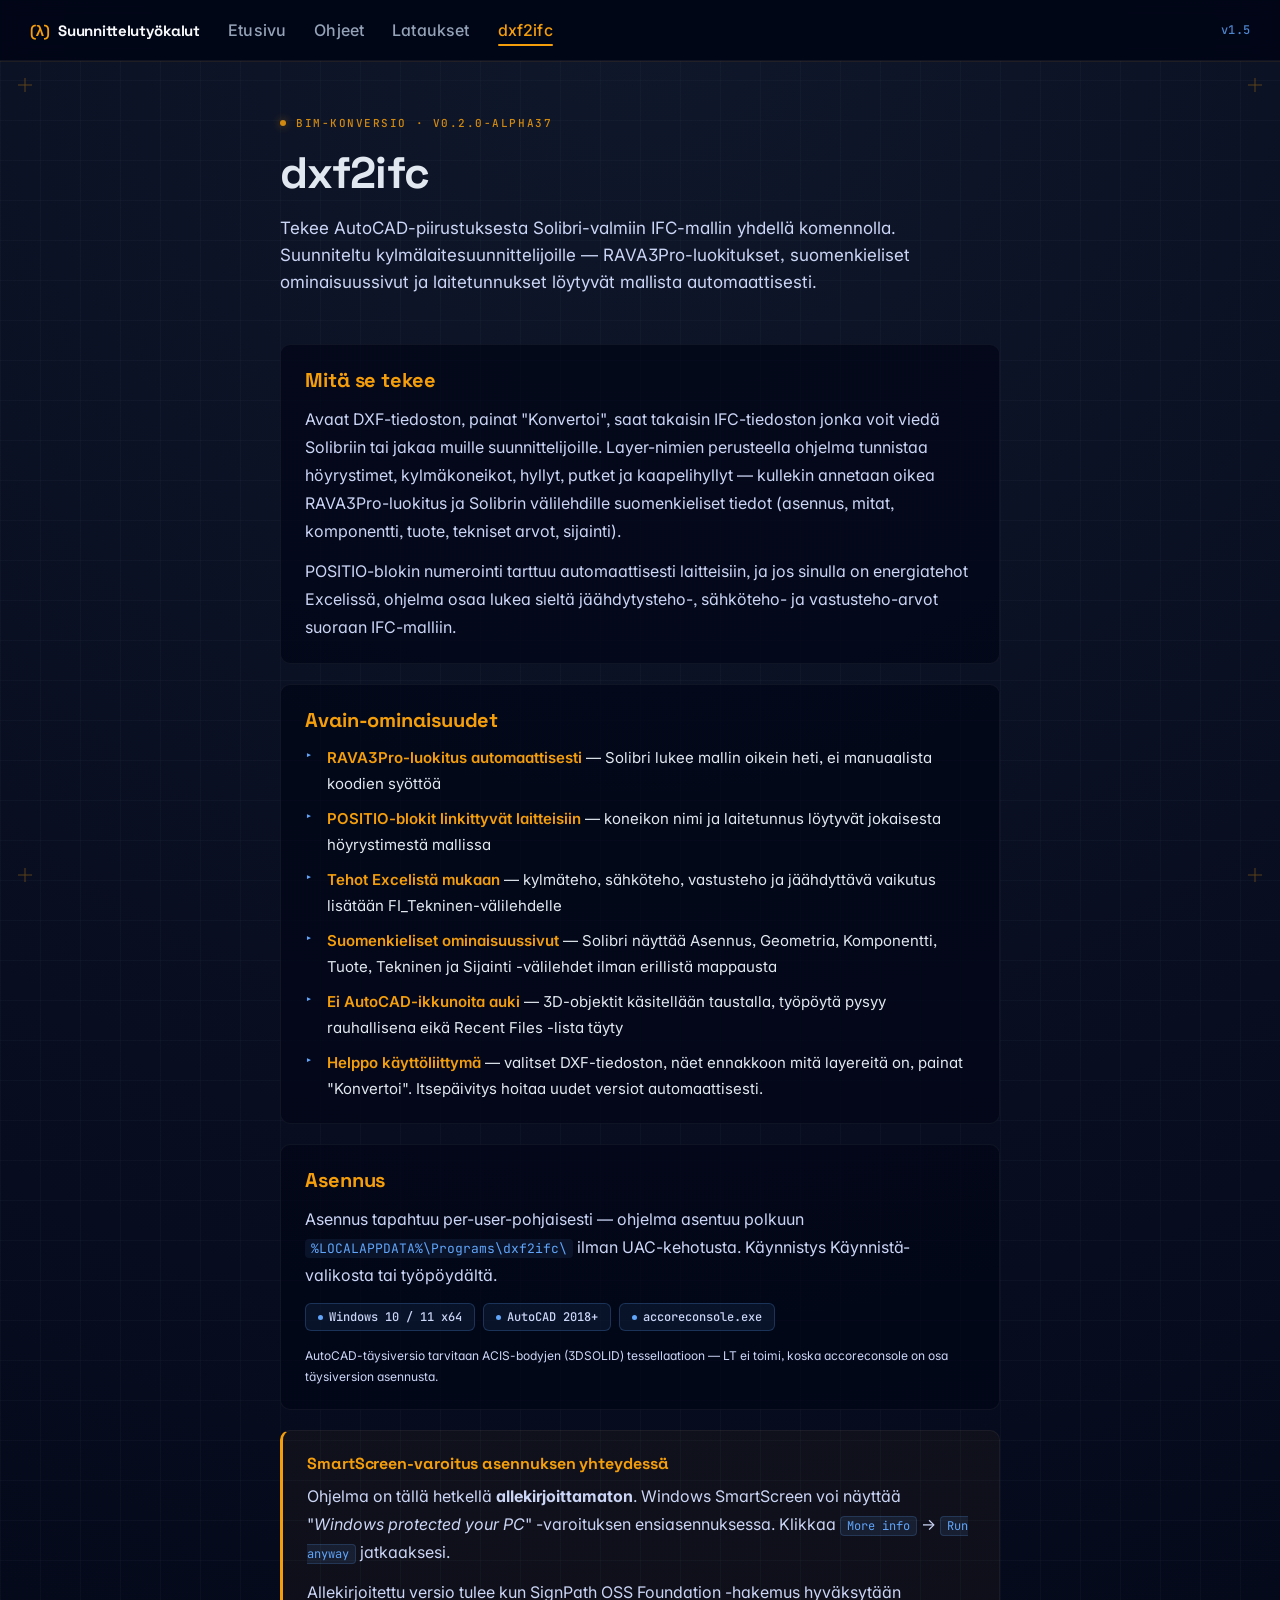
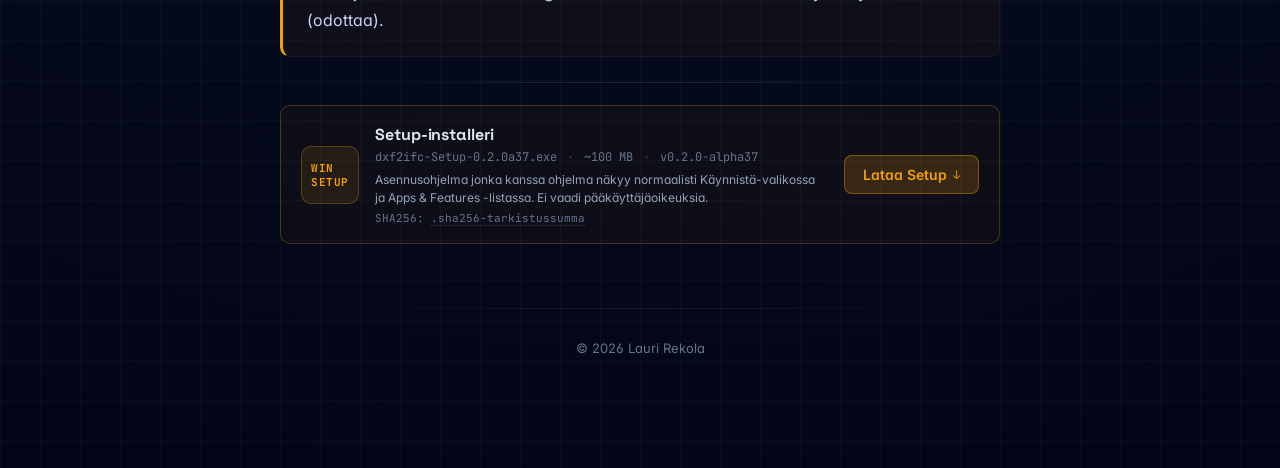
==== commit 64186660: "chore(dxf2ifc): auto-bump pin v0.2.0-alpha36 -> v0.2.0-alpha37" ====
--- a/dxf2ifc.html
+++ b/dxf2ifc.html
@@ -25,7 +25,7 @@
   "applicationSubCategory": "BIM converter",
   "operatingSystem": "Windows 10/11 x64",
   "softwareRequirements": "AutoCAD 2018+ (accoreconsole.exe ACIS-bodyjen tessellaatioon)",
-  "softwareVersion": "0.2.0-alpha36",
+  "softwareVersion": "0.2.0-alpha37",
   "inLanguage": "fi",
   "author": {
     "@type": "Person",
@@ -38,7 +38,7 @@
     "priceCurrency": "EUR",
     "availability": "https://schema.org/InStock"
   },
-  "downloadUrl": "https://github.com/Mcrauli/dxf2ifc/releases/download/v0.2.0-alpha36/dxf2ifc-Setup-0.2.0a36.exe",
+  "downloadUrl": "https://github.com/Mcrauli/dxf2ifc/releases/download/v0.2.0-alpha37/dxf2ifc-Setup-0.2.0a37.exe",
   "url": "https://mcrauli.github.io/autocad-lisp-ohjeet/dxf2ifc.html"
 }
 </script>
@@ -415,7 +415,7 @@
 
 <div class="container">
 
-<span class="hero-kicker">BIM-konversio · v0.2.0-alpha36</span>
+<span class="hero-kicker">BIM-konversio · v0.2.0-alpha37</span>
 <h1>dxf2ifc</h1>
 <p class="hero-subtitle">
 Tekee AutoCAD-piirustuksesta Solibri-valmiin IFC-mallin yhdellä komennolla.
@@ -487,11 +487,11 @@
 <span class="file-badge recommended">WIN<br>SETUP</span>
 <div class="file-meta">
 <h3>Setup-installeri</h3>
-<div class="file-meta-line"><span>dxf2ifc-Setup-0.2.0a36.exe</span><span>~100 MB</span><span>v0.2.0-alpha36</span></div>
+<div class="file-meta-line"><span>dxf2ifc-Setup-0.2.0a37.exe</span><span>~100 MB</span><span>v0.2.0-alpha37</span></div>
 <div class="file-meta-note">Asennusohjelma jonka kanssa ohjelma näkyy normaalisti Käynnistä-valikossa ja Apps &amp; Features -listassa. Ei vaadi pääkäyttäjäoikeuksia.</div>
-<div class="file-meta-sha">SHA256: <a href="https://github.com/Mcrauli/dxf2ifc/releases/download/v0.2.0-alpha36/dxf2ifc-Setup-0.2.0a36.exe.sha256">.sha256-tarkistussumma</a></div>
-</div>
-<a class="file-action" href="https://github.com/Mcrauli/dxf2ifc/releases/download/v0.2.0-alpha36/dxf2ifc-Setup-0.2.0a36.exe" download>Lataa Setup<span class="file-action-arrow">↓</span></a>
+<div class="file-meta-sha">SHA256: <a href="https://github.com/Mcrauli/dxf2ifc/releases/download/v0.2.0-alpha37/dxf2ifc-Setup-0.2.0a37.exe.sha256">.sha256-tarkistussumma</a></div>
+</div>
+<a class="file-action" href="https://github.com/Mcrauli/dxf2ifc/releases/download/v0.2.0-alpha37/dxf2ifc-Setup-0.2.0a37.exe" download>Lataa Setup<span class="file-action-arrow">↓</span></a>
 </div>
 
 <footer class="site-footer">
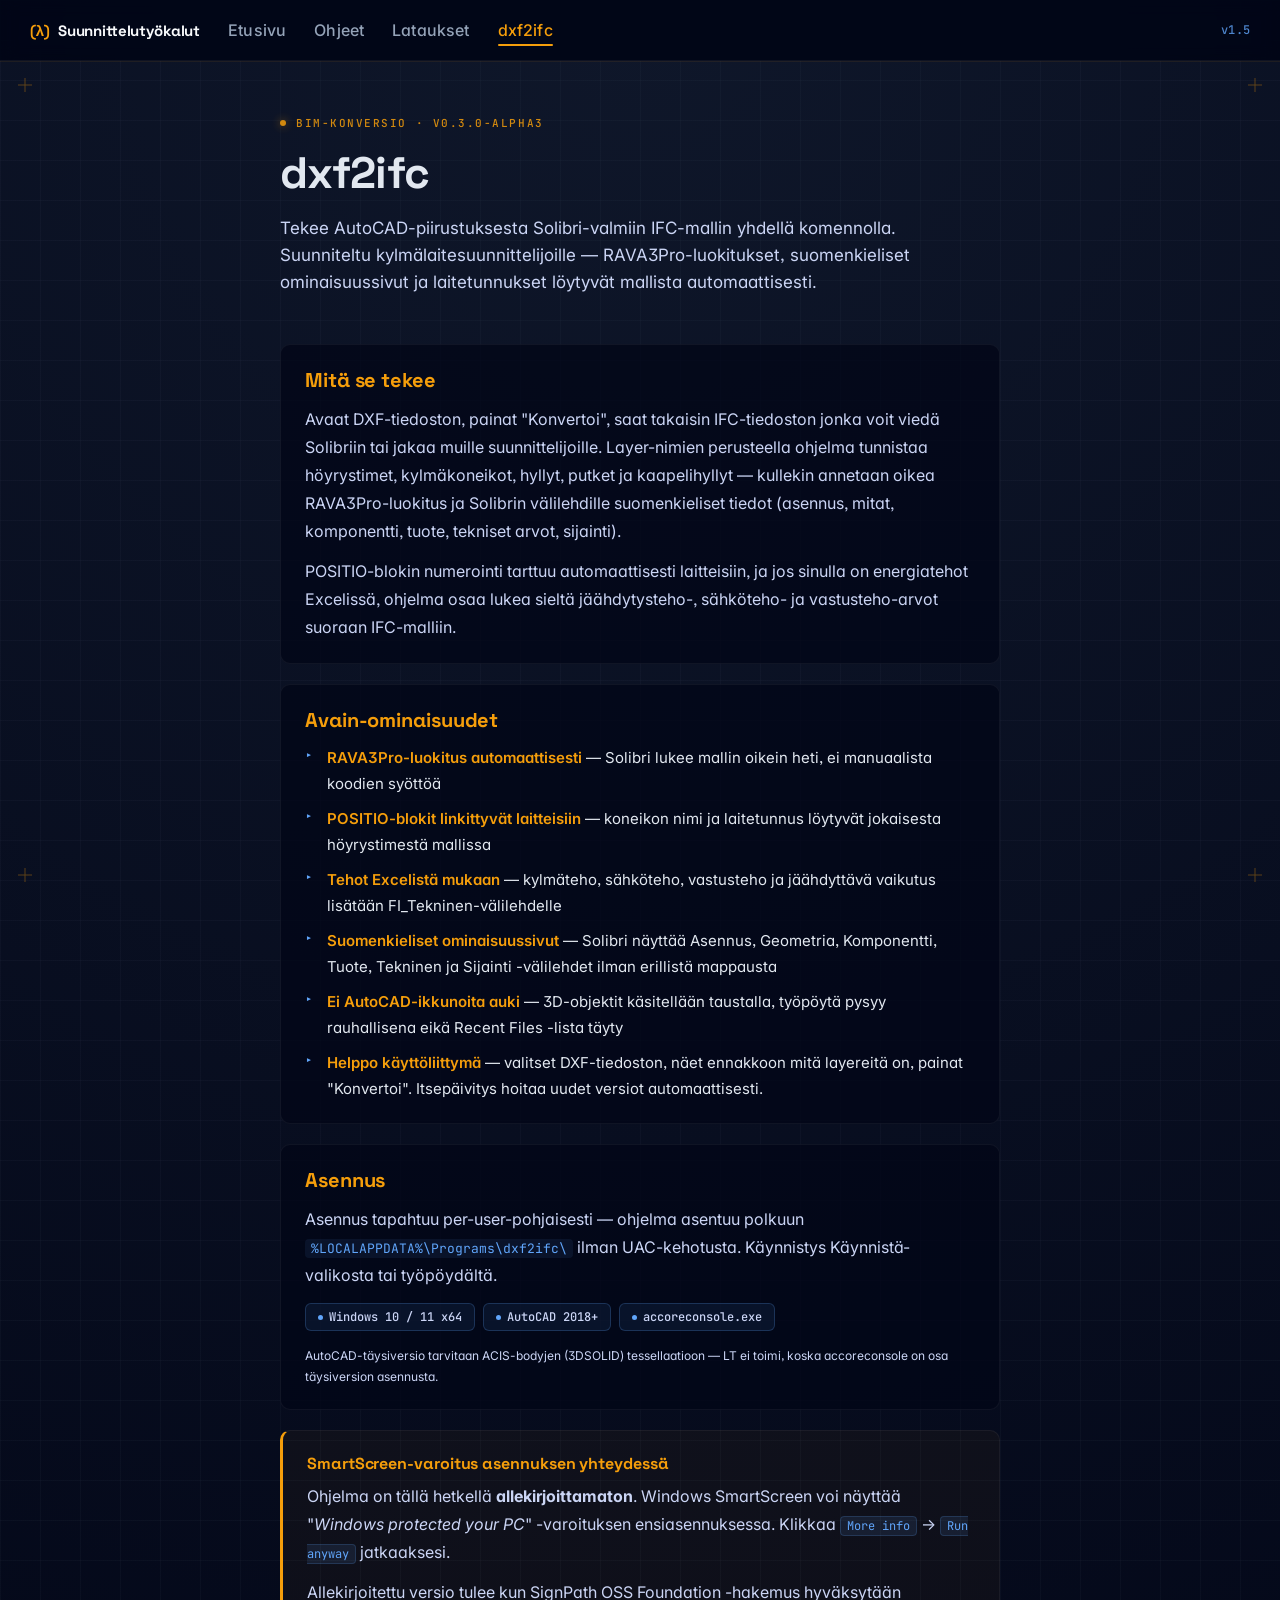
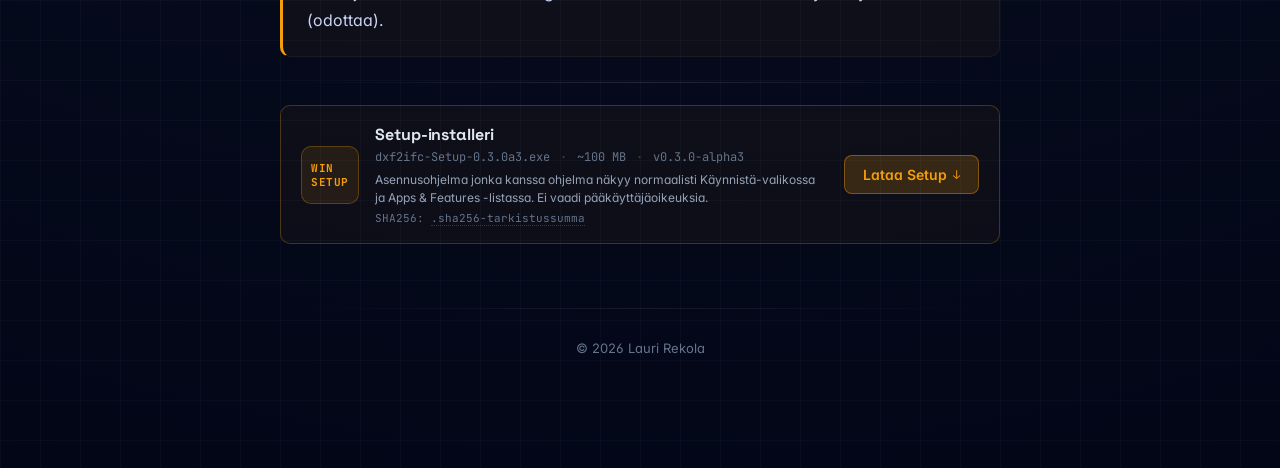
==== commit 0f795842: "chore(dxf2ifc): auto-bump pin v0.2.0-alpha37 -> v0.3.0-alpha3" ====
--- a/dxf2ifc.html
+++ b/dxf2ifc.html
@@ -25,7 +25,7 @@
   "applicationSubCategory": "BIM converter",
   "operatingSystem": "Windows 10/11 x64",
   "softwareRequirements": "AutoCAD 2018+ (accoreconsole.exe ACIS-bodyjen tessellaatioon)",
-  "softwareVersion": "0.2.0-alpha37",
+  "softwareVersion": "0.3.0-alpha3",
   "inLanguage": "fi",
   "author": {
     "@type": "Person",
@@ -38,7 +38,7 @@
     "priceCurrency": "EUR",
     "availability": "https://schema.org/InStock"
   },
-  "downloadUrl": "https://github.com/Mcrauli/dxf2ifc/releases/download/v0.2.0-alpha37/dxf2ifc-Setup-0.2.0a37.exe",
+  "downloadUrl": "https://github.com/Mcrauli/dxf2ifc/releases/download/v0.3.0-alpha3/dxf2ifc-Setup-0.3.0a3.exe",
   "url": "https://mcrauli.github.io/autocad-lisp-ohjeet/dxf2ifc.html"
 }
 </script>
@@ -415,7 +415,7 @@
 
 <div class="container">
 
-<span class="hero-kicker">BIM-konversio · v0.2.0-alpha37</span>
+<span class="hero-kicker">BIM-konversio · v0.3.0-alpha3</span>
 <h1>dxf2ifc</h1>
 <p class="hero-subtitle">
 Tekee AutoCAD-piirustuksesta Solibri-valmiin IFC-mallin yhdellä komennolla.
@@ -487,11 +487,11 @@
 <span class="file-badge recommended">WIN<br>SETUP</span>
 <div class="file-meta">
 <h3>Setup-installeri</h3>
-<div class="file-meta-line"><span>dxf2ifc-Setup-0.2.0a37.exe</span><span>~100 MB</span><span>v0.2.0-alpha37</span></div>
+<div class="file-meta-line"><span>dxf2ifc-Setup-0.3.0a3.exe</span><span>~100 MB</span><span>v0.3.0-alpha3</span></div>
 <div class="file-meta-note">Asennusohjelma jonka kanssa ohjelma näkyy normaalisti Käynnistä-valikossa ja Apps &amp; Features -listassa. Ei vaadi pääkäyttäjäoikeuksia.</div>
-<div class="file-meta-sha">SHA256: <a href="https://github.com/Mcrauli/dxf2ifc/releases/download/v0.2.0-alpha37/dxf2ifc-Setup-0.2.0a37.exe.sha256">.sha256-tarkistussumma</a></div>
-</div>
-<a class="file-action" href="https://github.com/Mcrauli/dxf2ifc/releases/download/v0.2.0-alpha37/dxf2ifc-Setup-0.2.0a37.exe" download>Lataa Setup<span class="file-action-arrow">↓</span></a>
+<div class="file-meta-sha">SHA256: <a href="https://github.com/Mcrauli/dxf2ifc/releases/download/v0.3.0-alpha3/dxf2ifc-Setup-0.3.0a3.exe.sha256">.sha256-tarkistussumma</a></div>
+</div>
+<a class="file-action" href="https://github.com/Mcrauli/dxf2ifc/releases/download/v0.3.0-alpha3/dxf2ifc-Setup-0.3.0a3.exe" download>Lataa Setup<span class="file-action-arrow">↓</span></a>
 </div>
 
 <footer class="site-footer">
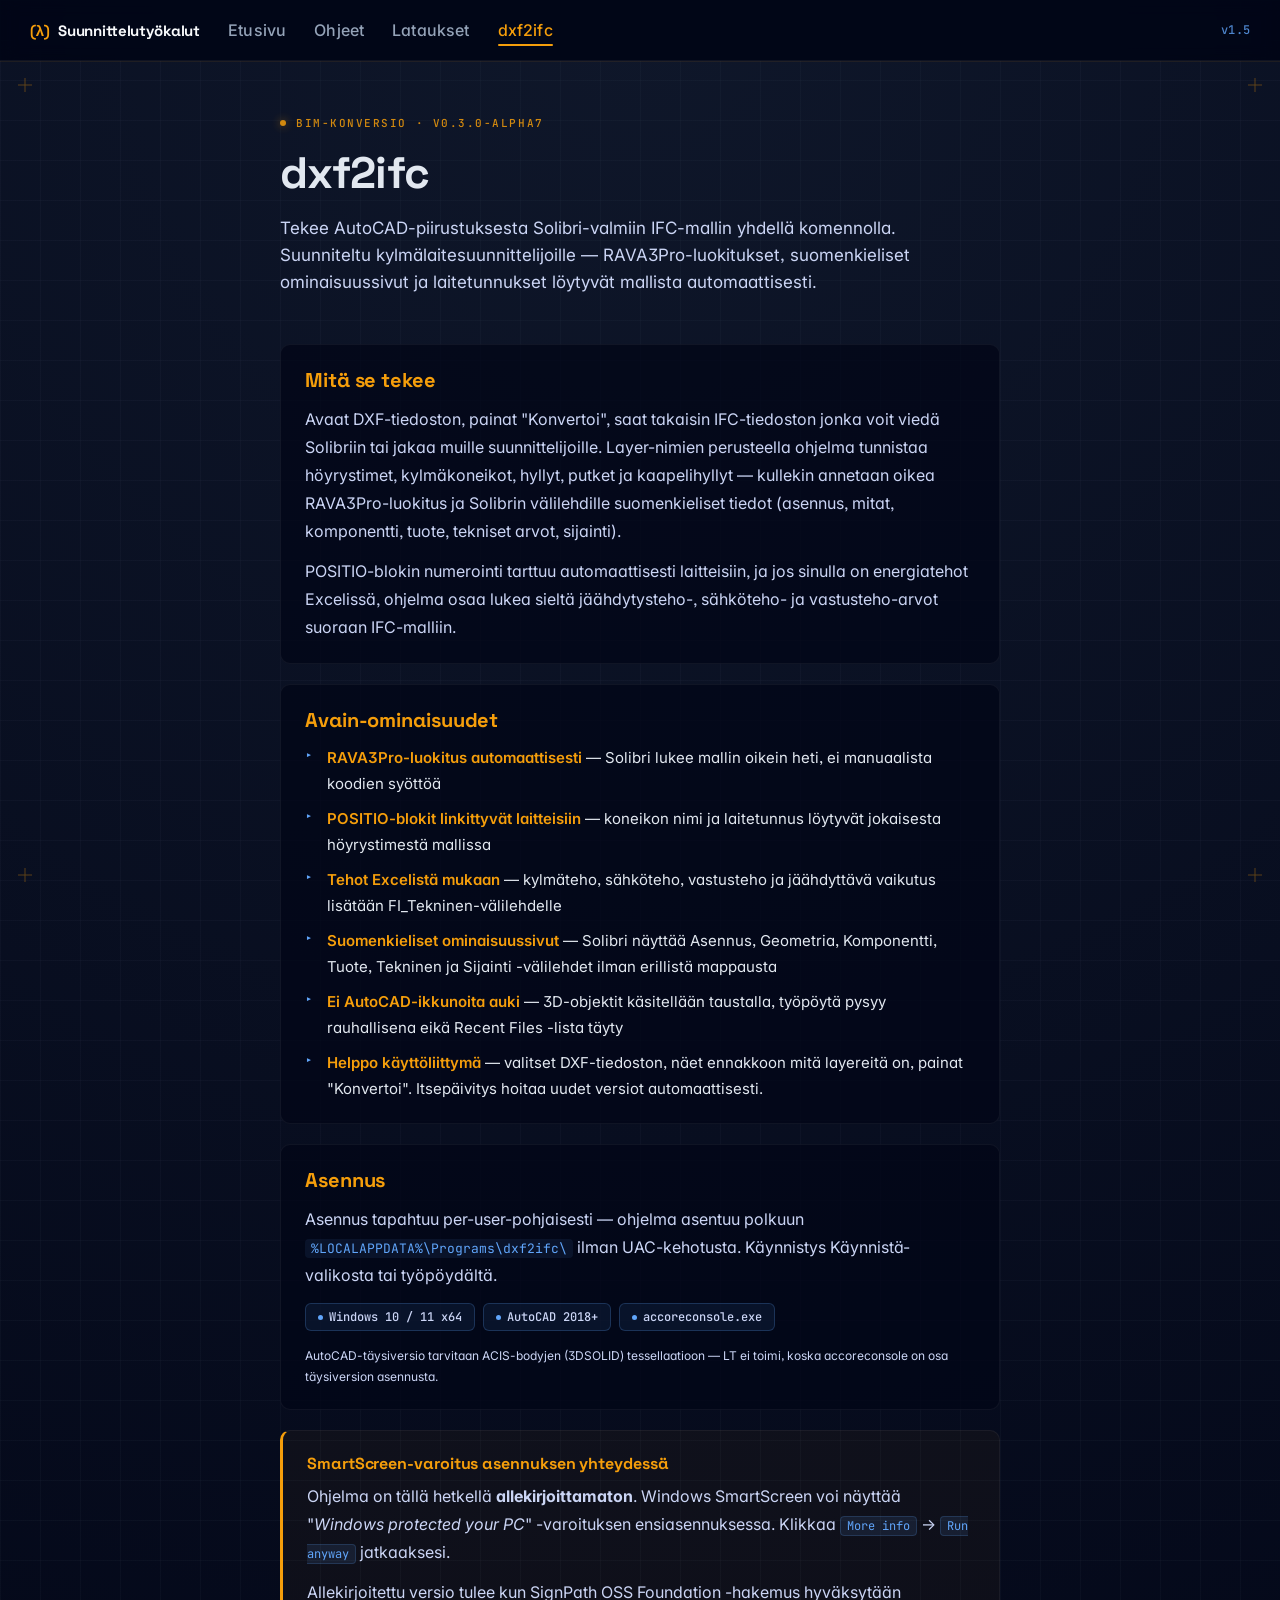
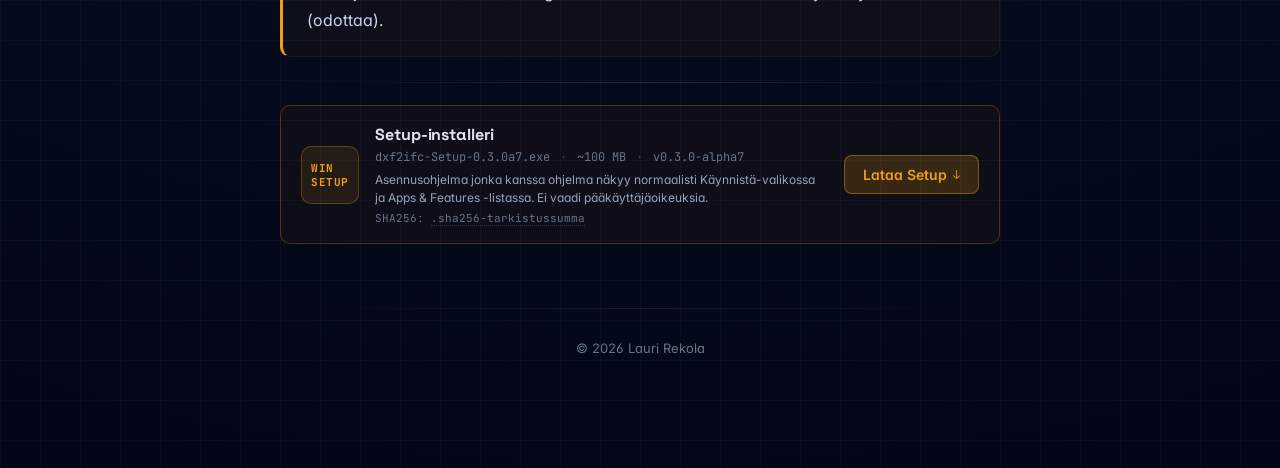
==== commit aa527fa2: "chore(dxf2ifc): auto-bump pin v0.3.0-alpha3 -> v0.3.0-alpha7" ====
--- a/dxf2ifc.html
+++ b/dxf2ifc.html
@@ -25,7 +25,7 @@
   "applicationSubCategory": "BIM converter",
   "operatingSystem": "Windows 10/11 x64",
   "softwareRequirements": "AutoCAD 2018+ (accoreconsole.exe ACIS-bodyjen tessellaatioon)",
-  "softwareVersion": "0.3.0-alpha3",
+  "softwareVersion": "0.3.0-alpha7",
   "inLanguage": "fi",
   "author": {
     "@type": "Person",
@@ -38,7 +38,7 @@
     "priceCurrency": "EUR",
     "availability": "https://schema.org/InStock"
   },
-  "downloadUrl": "https://github.com/Mcrauli/dxf2ifc/releases/download/v0.3.0-alpha3/dxf2ifc-Setup-0.3.0a3.exe",
+  "downloadUrl": "https://github.com/Mcrauli/dxf2ifc/releases/download/v0.3.0-alpha7/dxf2ifc-Setup-0.3.0a7.exe",
   "url": "https://mcrauli.github.io/autocad-lisp-ohjeet/dxf2ifc.html"
 }
 </script>
@@ -415,7 +415,7 @@
 
 <div class="container">
 
-<span class="hero-kicker">BIM-konversio · v0.3.0-alpha3</span>
+<span class="hero-kicker">BIM-konversio · v0.3.0-alpha7</span>
 <h1>dxf2ifc</h1>
 <p class="hero-subtitle">
 Tekee AutoCAD-piirustuksesta Solibri-valmiin IFC-mallin yhdellä komennolla.
@@ -487,11 +487,11 @@
 <span class="file-badge recommended">WIN<br>SETUP</span>
 <div class="file-meta">
 <h3>Setup-installeri</h3>
-<div class="file-meta-line"><span>dxf2ifc-Setup-0.3.0a3.exe</span><span>~100 MB</span><span>v0.3.0-alpha3</span></div>
+<div class="file-meta-line"><span>dxf2ifc-Setup-0.3.0a7.exe</span><span>~100 MB</span><span>v0.3.0-alpha7</span></div>
 <div class="file-meta-note">Asennusohjelma jonka kanssa ohjelma näkyy normaalisti Käynnistä-valikossa ja Apps &amp; Features -listassa. Ei vaadi pääkäyttäjäoikeuksia.</div>
-<div class="file-meta-sha">SHA256: <a href="https://github.com/Mcrauli/dxf2ifc/releases/download/v0.3.0-alpha3/dxf2ifc-Setup-0.3.0a3.exe.sha256">.sha256-tarkistussumma</a></div>
-</div>
-<a class="file-action" href="https://github.com/Mcrauli/dxf2ifc/releases/download/v0.3.0-alpha3/dxf2ifc-Setup-0.3.0a3.exe" download>Lataa Setup<span class="file-action-arrow">↓</span></a>
+<div class="file-meta-sha">SHA256: <a href="https://github.com/Mcrauli/dxf2ifc/releases/download/v0.3.0-alpha7/dxf2ifc-Setup-0.3.0a7.exe.sha256">.sha256-tarkistussumma</a></div>
+</div>
+<a class="file-action" href="https://github.com/Mcrauli/dxf2ifc/releases/download/v0.3.0-alpha7/dxf2ifc-Setup-0.3.0a7.exe" download>Lataa Setup<span class="file-action-arrow">↓</span></a>
 </div>
 
 <footer class="site-footer">
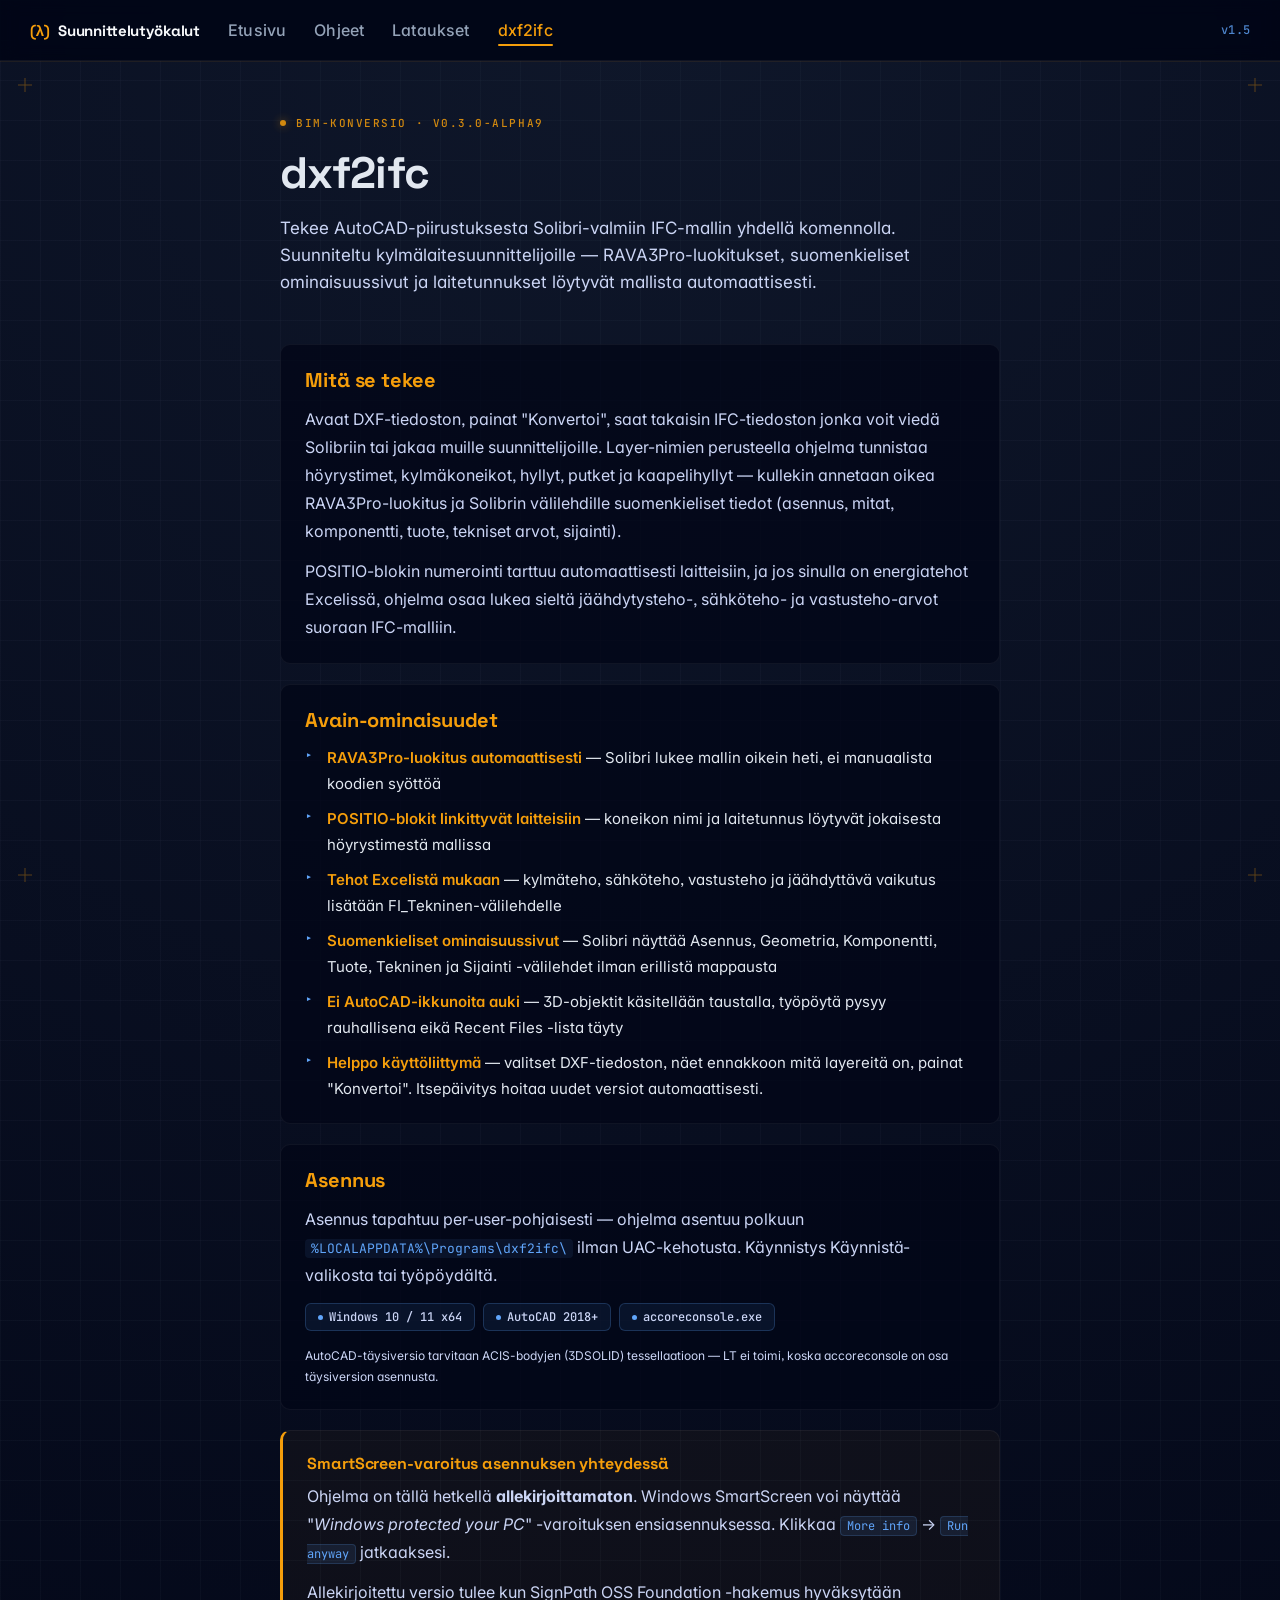
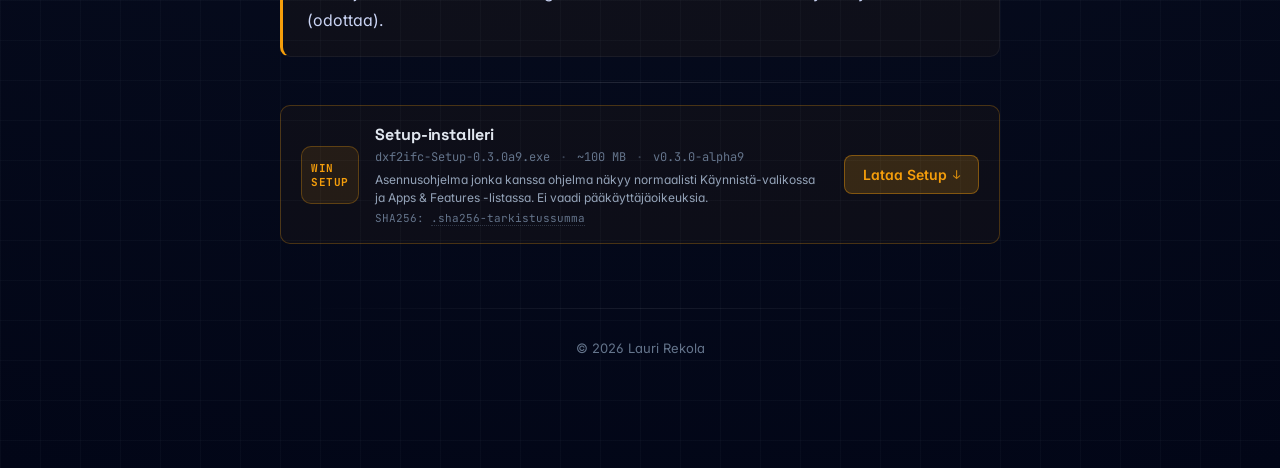
==== commit be601e98: "chore(dxf2ifc): auto-bump pin v0.3.0-alpha7 -> v0.3.0-alpha9" ====
--- a/dxf2ifc.html
+++ b/dxf2ifc.html
@@ -25,7 +25,7 @@
   "applicationSubCategory": "BIM converter",
   "operatingSystem": "Windows 10/11 x64",
   "softwareRequirements": "AutoCAD 2018+ (accoreconsole.exe ACIS-bodyjen tessellaatioon)",
-  "softwareVersion": "0.3.0-alpha7",
+  "softwareVersion": "0.3.0-alpha9",
   "inLanguage": "fi",
   "author": {
     "@type": "Person",
@@ -38,7 +38,7 @@
     "priceCurrency": "EUR",
     "availability": "https://schema.org/InStock"
   },
-  "downloadUrl": "https://github.com/Mcrauli/dxf2ifc/releases/download/v0.3.0-alpha7/dxf2ifc-Setup-0.3.0a7.exe",
+  "downloadUrl": "https://github.com/Mcrauli/dxf2ifc/releases/download/v0.3.0-alpha9/dxf2ifc-Setup-0.3.0a9.exe",
   "url": "https://mcrauli.github.io/autocad-lisp-ohjeet/dxf2ifc.html"
 }
 </script>
@@ -415,7 +415,7 @@
 
 <div class="container">
 
-<span class="hero-kicker">BIM-konversio · v0.3.0-alpha7</span>
+<span class="hero-kicker">BIM-konversio · v0.3.0-alpha9</span>
 <h1>dxf2ifc</h1>
 <p class="hero-subtitle">
 Tekee AutoCAD-piirustuksesta Solibri-valmiin IFC-mallin yhdellä komennolla.
@@ -487,11 +487,11 @@
 <span class="file-badge recommended">WIN<br>SETUP</span>
 <div class="file-meta">
 <h3>Setup-installeri</h3>
-<div class="file-meta-line"><span>dxf2ifc-Setup-0.3.0a7.exe</span><span>~100 MB</span><span>v0.3.0-alpha7</span></div>
+<div class="file-meta-line"><span>dxf2ifc-Setup-0.3.0a9.exe</span><span>~100 MB</span><span>v0.3.0-alpha9</span></div>
 <div class="file-meta-note">Asennusohjelma jonka kanssa ohjelma näkyy normaalisti Käynnistä-valikossa ja Apps &amp; Features -listassa. Ei vaadi pääkäyttäjäoikeuksia.</div>
-<div class="file-meta-sha">SHA256: <a href="https://github.com/Mcrauli/dxf2ifc/releases/download/v0.3.0-alpha7/dxf2ifc-Setup-0.3.0a7.exe.sha256">.sha256-tarkistussumma</a></div>
-</div>
-<a class="file-action" href="https://github.com/Mcrauli/dxf2ifc/releases/download/v0.3.0-alpha7/dxf2ifc-Setup-0.3.0a7.exe" download>Lataa Setup<span class="file-action-arrow">↓</span></a>
+<div class="file-meta-sha">SHA256: <a href="https://github.com/Mcrauli/dxf2ifc/releases/download/v0.3.0-alpha9/dxf2ifc-Setup-0.3.0a9.exe.sha256">.sha256-tarkistussumma</a></div>
+</div>
+<a class="file-action" href="https://github.com/Mcrauli/dxf2ifc/releases/download/v0.3.0-alpha9/dxf2ifc-Setup-0.3.0a9.exe" download>Lataa Setup<span class="file-action-arrow">↓</span></a>
 </div>
 
 <footer class="site-footer">
